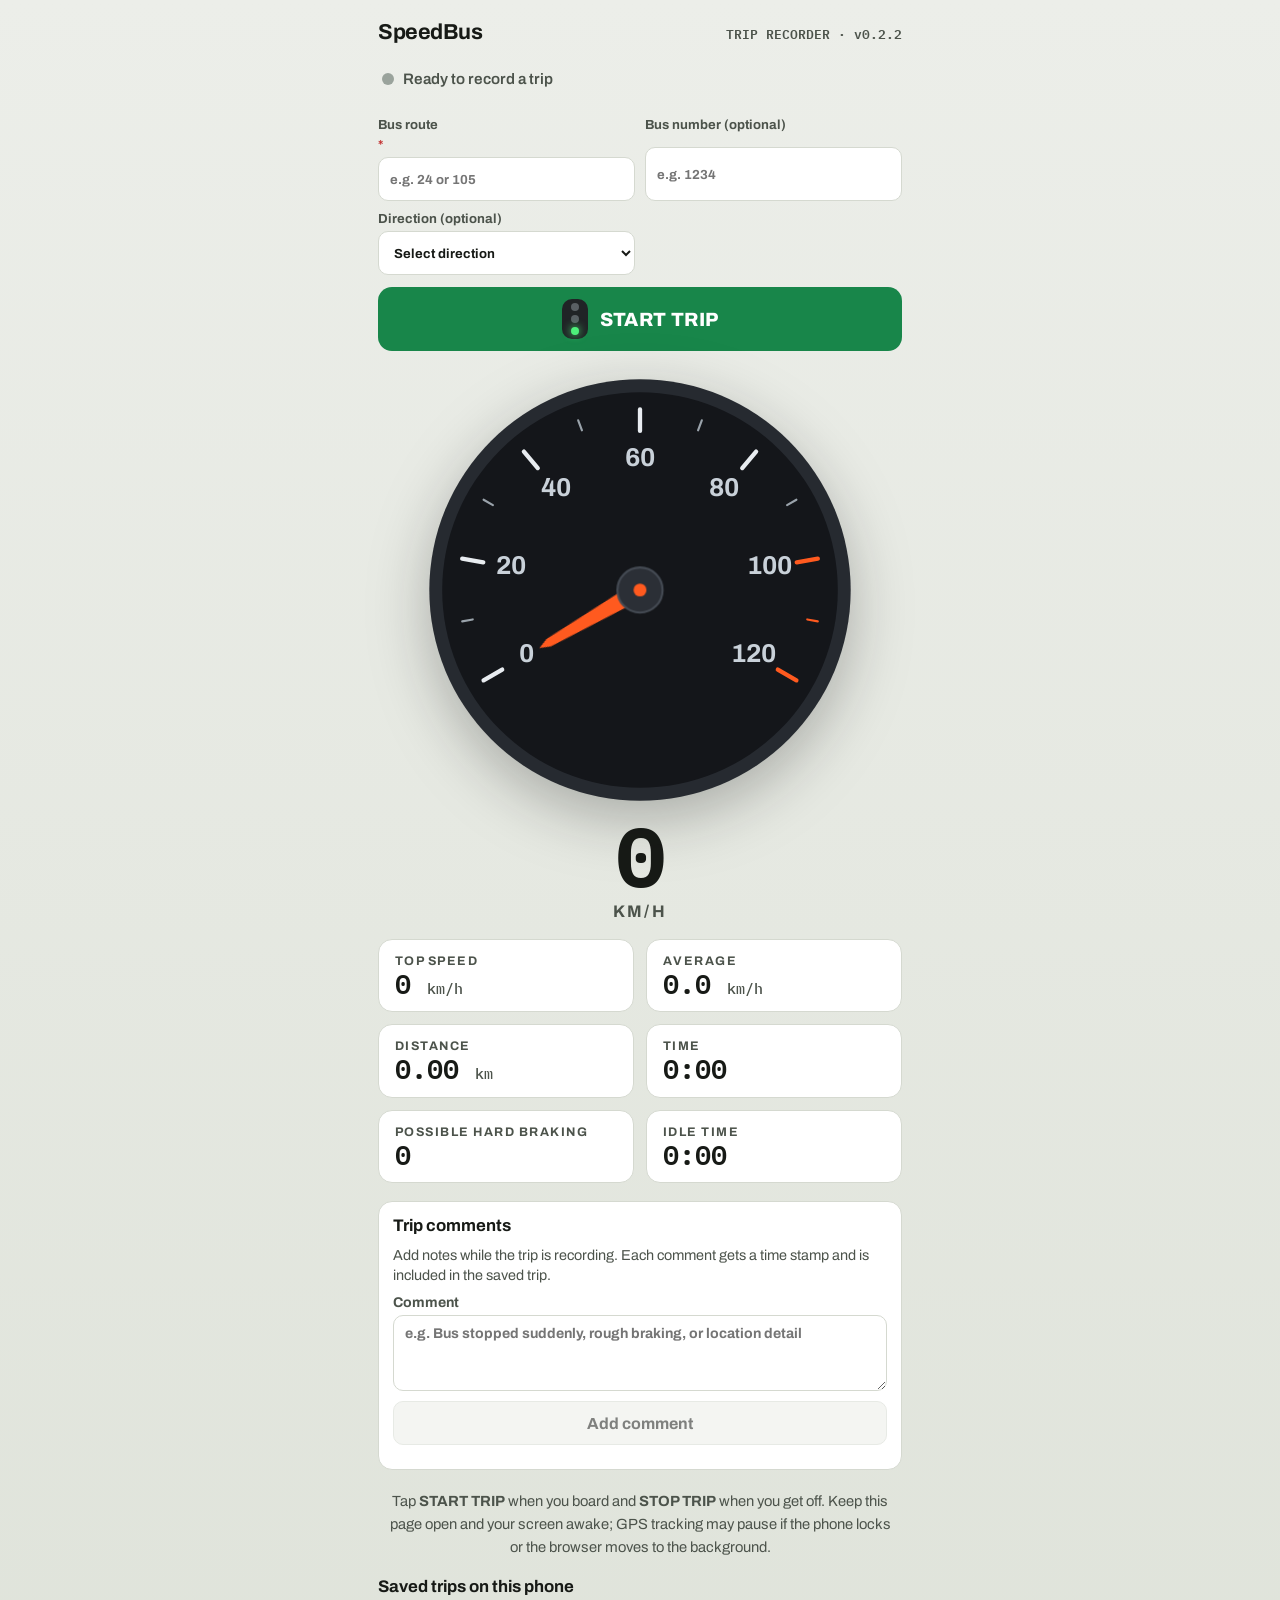
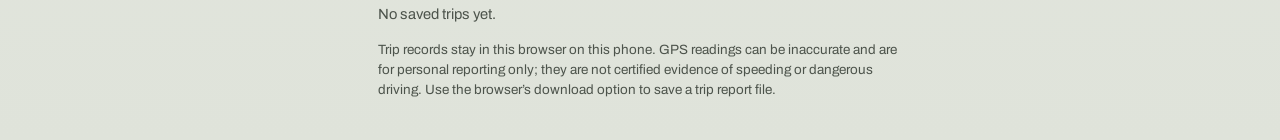
==== speedometer.html @ 2bec6807 "Require route and add trip controls and comments" ====
<!doctype html>
<html lang="en">
  <head>
    <meta charset="utf-8" />
    <meta name="viewport" content="width=device-width, initial-scale=1, viewport-fit=cover" />
    <meta name="color-scheme" content="light dark" />
    <link rel="icon" href="data:," />
    <meta name="description" content="SpeedBus passenger-operated STM bus trip recorder">
    <title>SpeedBus v0.2.1 — Trip Recorder</title>
    <link rel="preconnect" href="https://fonts.googleapis.com" />
    <link rel="preconnect" href="https://fonts.gstatic.com" crossorigin />
    <link href="https://fonts.googleapis.com/css2?family=Archivo:wght@500;600;700;800&family=IBM+Plex+Mono:wght@500;600;700&display=swap" rel="stylesheet" />
    <style>
      button, [role="button"], select, summary, input:not([type="checkbox"], [type="radio"]) { min-height: 2.75rem; }

      :root {
        --bg: #eceee9;
        --bg-grad: #dfe3da;
        --ink: #171a16;
        --ink-soft: #4c534b;
        --card: #ffffff;
        --card-line: #d5d9d0;
        --accent: #e8490f;
        --accent-ink: #ffffff;
        --ok: #1d8a4e;
        --warn: #b97a08;
        --bad: #c22e2e;
        --dial-face: #14161a;
        --dial-ring: #262a30;
        --dial-tick: #9aa3ab;
        --dial-tick-major: #e8ecf0;
        --dial-num: #c9d1d9;
        --needle: #ff5a1f;
        --hub: #2b2f36;
        --digital: #ffffff;
        --digital-soft: #8f979f;
      }
      @media (prefers-color-scheme: dark) {
        :root {
          --bg: #101210;
          --bg-grad: #0a0c0a;
          --ink: #eef1ec;
          --ink-soft: #a7aea4;
          --card: #1a1d1a;
          --card-line: #2e332e;
          --dial-face: #0c0e11;
          --dial-ring: #23262c;
        }
      }

      * { box-sizing: border-box; }
      html, body { margin: 0; padding: 0; overscroll-behavior-y: none; }
      body {
        font-family: "Archivo", system-ui, -apple-system, "Segoe UI", sans-serif;
        background: linear-gradient(180deg, var(--bg) 0%, var(--bg-grad) 100%);
        color: var(--ink);
        min-height: 100vh;
        -webkit-font-smoothing: antialiased;
      }
      main {
        max-width: 560px;
        margin: 0 auto;
        padding: 20px 18px 40px;
        display: flex;
        flex-direction: column;
        align-items: stretch;
        gap: 18px;
      }
      .brand { display: flex; align-items: baseline; justify-content: space-between; gap: 12px; }
      .brand h1 { font-size: 1.35rem; margin: 0; letter-spacing: -0.02em; }
      .version { color: var(--ink-soft); font: 600 0.82rem "IBM Plex Mono", ui-monospace, monospace; }

      /* ---------- status ---------- */
      .status-row {
        display: flex;
        align-items: center;
        justify-content: space-between;
        gap: 12px;
        flex-wrap: wrap;
      }
      .status {
        display: inline-flex;
        align-items: center;
        gap: 9px;
        font-size: 0.95rem;
        font-weight: 600;
        color: var(--ink-soft);
        padding: 8px 4px;
      }
      .dot {
        width: 12px; height: 12px; border-radius: 50%;
        background: #9aa39c;
        flex: none;
      }
      .dot.live { background: var(--ok); animation: pulse 1.6s ease-in-out infinite; }
      .dot.wait { background: var(--warn); animation: pulse 1s ease-in-out infinite; }
      .dot.err  { background: var(--bad); }
      @keyframes pulse { 0%,100% { opacity: 1; } 50% { opacity: 0.35; } }
      @media (prefers-reduced-motion: reduce) { .dot { animation: none !important; } }
      .accuracy {
        font-family: "IBM Plex Mono", ui-monospace, monospace;
        font-size: 0.85rem;
        color: var(--ink-soft);
      }

      /* ---------- dial ---------- */
      .dial-wrap {
        display: flex;
        justify-content: center;
        padding: 6px 0 0;
      }
      .dial {
        width: min(88vw, 430px);
        height: auto;
        display: block;
        filter: drop-shadow(0 18px 30px rgba(10, 12, 10, 0.28));
      }
      .tick-label {
        font-family: "Archivo", sans-serif;
        font-weight: 700;
        fill: var(--dial-num);
      }
      .needle-group { will-change: transform; }

      .digital {
        text-align: center;
        margin-top: -8px;
      }
      .digital .big {
        font-family: "IBM Plex Mono", ui-monospace, monospace;
        font-weight: 700;
        font-size: clamp(3.4rem, 17vw, 5.2rem);
        line-height: 1;
        letter-spacing: -0.02em;
        font-variant-numeric: tabular-nums;
      }
      .digital .unit {
        font-size: 1.05rem;
        font-weight: 700;
        letter-spacing: 0.14em;
        text-transform: uppercase;
        color: var(--ink-soft);
        margin-top: 4px;
      }

      /* ---------- controls ---------- */
      .controls {
        display: flex;
        flex-direction: column;
        gap: 12px;
        margin-top: 4px;
      }
      .btn-main {
        appearance: none;
        display: flex;
        align-items: center;
        justify-content: center;
        gap: 12px;
        border: none;
        border-radius: 14px;
        color: #ffffff;
        font-family: inherit;
        font-size: 1.2rem;
        font-weight: 800;
        letter-spacing: 0.02em;
        padding: 12px 20px;
        min-height: 64px;
        cursor: pointer;
        width: 100%;
      }
      .btn-main:active { transform: scale(0.99); }
      .btn-main.start { background: #18864a; }
      .btn-main.stop { background: #c52f32; }
      .traffic-light {
        display: grid;
        gap: 4px;
        justify-items: center;
        align-content: center;
        width: 26px;
        height: 40px;
        padding: 4px;
        border-radius: 10px;
        background: #202426;
        flex: none;
      }
      .traffic-light .lens { width: 8px; height: 8px; border-radius: 50%; background: #596064; }
      .btn-main.start .green-lens { background: #4df17a; box-shadow: 0 0 8px #4df17a; }
      .btn-main.stop .red-lens { background: #ff4b4b; box-shadow: 0 0 8px #ff4b4b; }
      .required-mark { color: var(--bad); }
      .comment-panel {
        display: grid;
        gap: 10px;
        background: var(--card);
        border: 1.5px solid var(--card-line);
        border-radius: 14px;
        padding: 14px;
      }
      .comment-panel h2 { font-size: 1.05rem; margin: 0; }
      .comment-panel p { margin: 0; color: var(--ink-soft); font-size: 0.9rem; line-height: 1.4; }
      .comment-panel label { display: grid; gap: 5px; font-size: 0.88rem; font-weight: 700; color: var(--ink-soft); }
      .comment-panel textarea {
        width: 100%;
        min-height: 76px;
        resize: vertical;
        border: 1.5px solid var(--card-line);
        border-radius: 10px;
        padding: 10px 11px;
        background: var(--card);
        color: var(--ink);
        font: inherit;
      }
      .comment-panel button {
        appearance: none;
        border: 1.5px solid var(--card-line);
        border-radius: 10px;
        background: var(--bg);
        color: var(--ink);
        font: inherit;
        font-weight: 700;
        min-height: 44px;
        cursor: pointer;
      }
      .comment-panel button:disabled { opacity: 0.55; cursor: not-allowed; }
      .comment-list { display: grid; gap: 7px; margin: 0; padding-left: 22px; }
      .comment-list li { color: var(--ink); font-size: 0.9rem; line-height: 1.4; }
      .comment-list time { color: var(--ink-soft); font-family: "IBM Plex Mono", ui-monospace, monospace; font-size: 0.82rem; }
      .row-btns {
        display: flex;
        gap: 12px;
        align-items: stretch;
      }
      .seg {
        display: flex;
        flex: 1;
        background: var(--card);
        border: 1.5px solid var(--card-line);
        border-radius: 12px;
        overflow: hidden;
      }
      .seg button {
        flex: 1;
        appearance: none;
        border: none;
        background: transparent;
        color: var(--ink-soft);
        font-family: inherit;
        font-size: 1rem;
        font-weight: 700;
        padding: 10px 8px;
        min-height: 48px;
        cursor: pointer;
      }
      .seg button[aria-pressed="true"] {
        background: var(--ink);
        color: var(--bg);
      }
      .btn-reset {
        appearance: none;
        background: var(--card);
        border: 1.5px solid var(--card-line);
        border-radius: 12px;
        color: var(--ink);
        font-family: inherit;
        font-size: 1rem;
        font-weight: 700;
        padding: 10px 18px;
        min-height: 48px;
        cursor: pointer;
      }

      /* ---------- stats ---------- */
      .stats {
        display: grid;
        grid-template-columns: 1fr 1fr;
        gap: 12px;
      }
      .stat {
        background: var(--card);
        border: 1.5px solid var(--card-line);
        border-radius: 14px;
        padding: 14px 16px 12px;
      }
      .stat .label {
        font-size: 0.78rem;
        font-weight: 700;
        letter-spacing: 0.12em;
        text-transform: uppercase;
        color: var(--ink-soft);
      }
      .stat .value {
        font-family: "IBM Plex Mono", ui-monospace, monospace;
        font-weight: 600;
        font-size: 1.7rem;
        line-height: 1.15;
        font-variant-numeric: tabular-nums;
      }
      .stat .value small {
        font-size: 0.95rem;
        color: var(--ink-soft);
        font-weight: 500;
      }

      /* ---------- message / help ---------- */
      .msg {
        display: none;
        border-radius: 14px;
        padding: 16px 18px;
        font-size: 1rem;
        line-height: 1.5;
        background: #fdf3e3;
        border: 1.5px solid #e8cf9e;
        color: #5c4303;
      }
      @media (prefers-color-scheme: dark) {
        .msg { background: #2c2410; border-color: #5c4d1e; color: #f0dc9f; }
      }
      .msg.show { display: block; }
      .msg strong { display: block; margin-bottom: 4px; font-size: 1.05rem; }

      .note {
        font-size: 0.92rem;
        line-height: 1.55;
        color: var(--ink-soft);
        text-align: center;
        margin: 2px 6px 0;
      }

      .history { display: grid; gap: 10px; }
      .history h2 { font-size: 1.05rem; margin: 0; }
      .map-panel { display: grid; gap: 10px; background: var(--card); border: 1.5px solid var(--card-line); border-radius: 14px; padding: 14px; }
      .map-panel[hidden] { display: none; }
      .map-panel h2 { font-size: 1.05rem; margin: 0; }
      #tripMap { width: 100%; height: 360px; min-height: 300px; border-radius: 10px; background: var(--bg-grad); }
      .map-legend { margin: 0; color: var(--ink-soft); font-size: 0.9rem; line-height: 1.5; }
      .map-status { margin: 0; color: var(--ink-soft); font-size: 0.88rem; line-height: 1.45; }
      .trip-card {
        background: var(--card); border: 1.5px solid var(--card-line);
        border-radius: 14px; padding: 14px 16px; display: grid; gap: 8px;
      }
      .trip-card strong { font-size: 0.98rem; }
      .trip-detail { color: var(--ink-soft); font-size: 0.9rem; line-height: 1.45; }
      .trip-actions { display: flex; align-items: center; gap: 12px; flex-wrap: wrap; }
      .trip-actions button {
        appearance: none; border: 1.5px solid var(--card-line); background: var(--bg);
        color: var(--ink); border-radius: 10px; padding: 8px 12px; font: inherit;
        font-weight: 700; min-height: 44px; cursor: pointer;
      }
      .trip-info { display: grid; grid-template-columns: 1fr 1fr; gap: 10px; }
      .trip-info label { display: grid; gap: 5px; font-size: 0.82rem; font-weight: 700; color: var(--ink-soft); }
      .trip-info input, .trip-info select { width: 100%; border: 1.5px solid var(--card-line); border-radius: 10px; padding: 10px 11px; background: var(--card); color: var(--ink); font: inherit; }
      @media (max-width: 360px) { .trip-info { grid-template-columns: 1fr; } }
      .empty-history { color: var(--ink-soft); margin: 0; font-size: 0.92rem; }
      .disclaimer { font-size: 0.84rem; line-height: 1.5; color: var(--ink-soft); margin: 0; }
      .btn-main:focus-visible, .trip-actions button:focus-visible { outline: 3px solid #287ac5; outline-offset: 3px; }
    </style>
  </head>
  <body>
    <main>
      <header class="brand"><h1>SpeedBus</h1><span class="version">TRIP RECORDER · v0.2.2</span></header>
      <div class="status-row">
        <span class="status" role="status" aria-live="polite"><span class="dot" id="dot"></span><span id="statusText">Ready to record a trip</span></span>
        <span class="accuracy" id="accuracy"></span>
      </div>

      <div class="controls">
        <div class="trip-info">
          <label for="busRoute">Bus route <span class="required-mark" aria-hidden="true">*</span>
            <input id="busRoute" type="text" autocomplete="off" maxlength="40" placeholder="e.g. 24 or 105" required aria-required="true" />
          </label>
          <label for="busNumber">Bus number (optional)
            <input id="busNumber" type="text" autocomplete="off" maxlength="40" placeholder="e.g. 1234" />
          </label>
          <label for="direction">Direction (optional)
            <select id="direction">
              <option value="">Select direction</option>
              <option value="N">N</option>
              <option value="E">E</option>
              <option value="W">W</option>
              <option value="S">S</option>
            </select>
          </label>
        </div>
        <button class="btn-main start" id="toggleBtn" type="button" aria-label="Start trip">
          <span class="traffic-light" aria-hidden="true"><span class="lens red-lens"></span><span class="lens yellow-lens"></span><span class="lens green-lens"></span></span>
          <span id="toggleBtnLabel">START TRIP</span>
        </button>
      </div>

      <div class="dial-wrap">
        <svg class="dial" id="dial" viewBox="0 0 400 400" role="img" aria-label="Speedometer dial">
          <circle cx="200" cy="200" r="196" fill="var(--dial-ring)" />
          <circle cx="200" cy="200" r="184" fill="var(--dial-face)" />
          <g id="ticks"></g>
          <g id="needleGroup" class="needle-group">
            <polygon points="200,200 191,214 196,102 200,92 204,102 209,214" fill="var(--needle)" />
          </g>
          <circle cx="200" cy="200" r="21" fill="var(--hub)" stroke="#454b54" stroke-width="2" />
          <circle cx="200" cy="200" r="6" fill="var(--needle)" />
        </svg>
      </div>

      <div class="digital" aria-live="off">
        <div class="big" id="bigSpeed">0</div>
        <div class="unit" id="bigUnit">km/h</div>
      </div>

      <div class="msg" id="msg" role="alert"></div>

      <section class="stats" aria-label="Trip statistics">
        <div class="stat">
          <div class="label">Top speed</div>
          <div class="value"><span id="statMax">0</span> <small id="statMaxUnit">km/h</small></div>
        </div>
        <div class="stat">
          <div class="label">Average</div>
          <div class="value"><span id="statAvg">0</span> <small id="statAvgUnit">km/h</small></div>
        </div>
        <div class="stat">
          <div class="label">Distance</div>
          <div class="value"><span id="statDist">0.00</span> <small id="statDistUnit">km</small></div>
        </div>
        <div class="stat">
          <div class="label">Time</div>
          <div class="value"><span id="statTime">0:00</span></div>
        </div>
        <div class="stat">
          <div class="label">Possible hard braking</div>
          <div class="value"><span id="statBrakes">0</span></div>
        </div>
        <div class="stat">
          <div class="label">Idle time</div>
          <div class="value"><span id="statIdle">0:00</span></div>
        </div>
      </section>

      <section class="comment-panel" aria-labelledby="commentTitle">
        <h2 id="commentTitle">Trip comments</h2>
        <p>Add notes while the trip is recording. Each comment gets a time stamp and is included in the saved trip.</p>
        <label for="tripComment">Comment
          <textarea id="tripComment" maxlength="500" placeholder="e.g. Bus stopped suddenly, rough braking, or location detail" disabled></textarea>
        </label>
        <button id="addCommentBtn" type="button" disabled>Add comment</button>
        <ol class="comment-list" id="commentList" aria-live="polite"></ol>
      </section>

      <section class="map-panel" id="mapPanel" aria-labelledby="mapTitle" hidden>
        <h2 id="mapTitle">Trip map</h2>
        <p class="map-legend">Blue: recorded route. Red: GPS speed at least 5 km/h above the matched permanent speed limit. School-period limits may differ.</p>
        <div id="tripMap" role="application" aria-label="Map of the selected bus trip"></div>
        <p class="map-status" id="mapStatus" role="status" aria-live="polite"></p>
      </section>

      <p class="note">Tap <strong>START TRIP</strong> when you board and <strong>STOP TRIP</strong> when you get off. Keep this page open and your screen awake; GPS tracking may pause if the phone locks or the browser moves to the background.</p>
      <section class="history" aria-labelledby="historyTitle">
        <h2 id="historyTitle">Saved trips on this phone</h2>
        <div id="tripHistory"><p class="empty-history">No saved trips yet.</p></div>
      </section>
      <p class="disclaimer">Trip records stay in this browser on this phone. GPS readings can be inaccurate and are for personal reporting only; they are not certified evidence of speeding or dangerous driving. Use the browser’s download option to save a trip report file.</p>
    </main>

    <script>
      (function () {
        "use strict";

        // ---------- constants ----------
        var SWEEP_START = -120;          // degrees at 0 speed
        var SWEEP_END = 120;             // degrees at max speed
        var MAX = 120;                   // dial full-scale, km/h
        var MS_TO_KMH = 3.6;
        var STORAGE_KEY = "speedbus.tripRecords.v1";
        var ACTIVE_KEY = "speedbus.activeTrip.v1";
        var MAX_ACCURACY_M = 35;
        var MAX_SPEED_KMH = 130;

        // ---------- state ----------
        var tracking = false;
        var watchId = null;
        var wakeLock = null;

        var displayKmh = 0;   // smoothed speed shown by needle/readout
        var targetKmh = 0;    // latest measured speed
        var lastFix = null;   // last quality-checked position
        var recent = [];      // recent raw km/h samples for median smoothing

        var maxKmh = 0;
        var distM = 0;
        var brakeCount = 0;
        var lastBrakeAt = 0;
        var trip = null;
        var displayedTrip = null;
        var savedTrips = [];
        var timerId = null;
        var tripMapInstance = null;
        var tripMapTileLayer = null;
        var tripMapLayers = [];
        var speedLimitGrid = null;
        var speedLimitGridPromise = null;
        var SPEED_LIMIT_DATA_URL = "https://donnees.montreal.ca/fr/dataset/1ef0211f-8101-410c-9266-b1f2db360669/resource/579f1179-c7db-4453-adbb-0729db8d4764/download/limites_de_vitesses_20260226.zip";
        var MAP_TILE_URL = "https://tile.openstreetmap.org/{z}/{x}/{y}.png";

        // ---------- elements ----------
        var dot = document.getElementById("dot");
        var statusText = document.getElementById("statusText");
        var accuracyEl = document.getElementById("accuracy");
        var bigSpeed = document.getElementById("bigSpeed");
        var bigUnit = document.getElementById("bigUnit");
        var needleGroup = document.getElementById("needleGroup");
        var ticksG = document.getElementById("ticks");
        var toggleBtn = document.getElementById("toggleBtn");
        var toggleBtnLabel = document.getElementById("toggleBtnLabel");
        var tripCommentInput = document.getElementById("tripComment");
        var addCommentBtn = document.getElementById("addCommentBtn");
        var commentList = document.getElementById("commentList");
        var msg = document.getElementById("msg");
        var statMax = document.getElementById("statMax");
        var statAvg = document.getElementById("statAvg");
        var statDist = document.getElementById("statDist");
        var statTime = document.getElementById("statTime");
        var statBrakes = document.getElementById("statBrakes");
        var statIdle = document.getElementById("statIdle");
        var tripHistory = document.getElementById("tripHistory");
        var mapPanel = document.getElementById("mapPanel");
        var tripMapEl = document.getElementById("tripMap");
        var mapStatus = document.getElementById("mapStatus");
        var busRouteInput = document.getElementById("busRoute");
        var busNumberInput = document.getElementById("busNumber");
        var directionInput = document.getElementById("direction");

        // ---------- dial drawing ----------
        function polar(cx, cy, r, deg) {
          var rad = (deg - 90) * Math.PI / 180;
          return [cx + r * Math.cos(rad), cy + r * Math.sin(rad)];
        }
        function angleFor(valueInUnit) {
          var frac = valueInUnit / MAX;
          if (frac < 0) frac = 0;
          if (frac > 1) frac = 1;
          return SWEEP_START + frac * (SWEEP_END - SWEEP_START);
        }
        function drawTicks() {
          var step = 10;
          var majorEvery = 20;
          var max = MAX;
          var html = "";
          for (var v = 0; v <= max; v += step) {
            var a = SWEEP_START + (v / max) * (SWEEP_END - SWEEP_START);
            var major = (v % majorEvery === 0);
            var r1 = major ? 148 : 158;
            var p1 = polar(200, 200, r1, a);
            var p2 = polar(200, 200, 168, a);
            var hot = v >= 100;
            html += '<line x1="' + p1[0].toFixed(1) + '" y1="' + p1[1].toFixed(1) +
                    '" x2="' + p2[0].toFixed(1) + '" y2="' + p2[1].toFixed(1) +
                    '" stroke="' + (hot ? "#ff5a1f" : (major ? "var(--dial-tick-major)" : "var(--dial-tick)")) +
                    '" stroke-width="' + (major ? 4 : 2) + '" stroke-linecap="round" />';
            if (major) {
              var pl = polar(200, 200, 122, a);
              html += '<text class="tick-label" x="' + pl[0].toFixed(1) + '" y="' + pl[1].toFixed(1) +
                      '" font-size="24" text-anchor="middle" dominant-baseline="middle">' + v + "</text>";
            }
          }
          ticksG.innerHTML = html;
        }

        // ---------- conversion / formatting ----------
        function unitLabel() { return "km/h"; }
        function fmtTime(ms) {
          var s = Math.max(0, Math.floor(ms / 1000));
          var h = Math.floor(s / 3600), m = Math.floor((s % 3600) / 60), sec = s % 60;
          var mm = (h > 0 && m < 10) ? "0" + m : "" + m;
          var ss = sec < 10 ? "0" + sec : "" + sec;
          return h > 0 ? h + ":" + mm + ":" + ss : m + ":" + ss;
        }

        function renderStats() {
          statMax.textContent = Math.round(maxKmh);
          var currentTrip = trip || displayedTrip;
          var now = Date.now();
          var elapsed = currentTrip ? (trip ? Math.max(0, now - trip.startedAt) : (currentTrip.elapsedMs || 0)) : 0;
          var idle = currentTrip ? Number(currentTrip.idleTimeMs || 0) : 0;
          if (trip && trip.isIdle && trip.lastSpeedSampleAt) idle += Math.max(0, Math.min(now - trip.lastSpeedSampleAt, 30000));
          var movingElapsed = Math.max(0, elapsed - idle);
          var avg = movingElapsed > 0 ? (distM / 1000) / (movingElapsed / 3600000) : 0;
          statAvg.textContent = avg.toFixed(1);
          statDist.textContent = (distM / 1000).toFixed(2);
          statTime.textContent = fmtTime(elapsed);
          statBrakes.textContent = brakeCount;
          statIdle.textContent = fmtTime(idle);
        }

        // ---------- needle animation ----------
        function animate() {
          var diff = targetKmh - displayKmh;
          displayKmh += diff * 0.12;
          if (Math.abs(diff) < 0.05) displayKmh = targetKmh;
          var shown = displayKmh;
          needleGroup.setAttribute("transform", "rotate(" + angleFor(shown).toFixed(2) + " 200 200)");
          bigSpeed.textContent = Math.round(shown);
          requestAnimationFrame(animate);
        }

        // ---------- geo helpers ----------
        function haversineM(lat1, lon1, lat2, lon2) {
          var R = 6371000, toRad = Math.PI / 180;
          var dLat = (lat2 - lat1) * toRad, dLon = (lon2 - lon1) * toRad;
          var a = Math.sin(dLat / 2) * Math.sin(dLat / 2) +
                  Math.cos(lat1 * toRad) * Math.cos(lat2 * toRad) *
                  Math.sin(dLon / 2) * Math.sin(dLon / 2);
          return 2 * R * Math.asin(Math.sqrt(a));
        }
        function median(arr) {
          var s = arr.slice().sort(function (a, b) { return a - b; });
          return s[Math.floor(s.length / 2)];
        }

        function setStatus(mode, text) {
          dot.className = "dot" + (mode ? " " + mode : "");
          statusText.textContent = text;
        }
        function showMsg(title, body) {
          msg.innerHTML = "<strong></strong><span></span>";
          msg.querySelector("strong").textContent = title;
          msg.querySelector("span").textContent = body;
          msg.classList.add("show");
        }
        function hideMsg() { msg.classList.remove("show"); }

        function storageRead(key, fallback) {
          try { var value = localStorage.getItem(key); return value ? JSON.parse(value) : fallback; }
          catch (e) { return fallback; }
        }
        function saveActive() {
          if (!trip) return;
          try { localStorage.setItem(ACTIVE_KEY, JSON.stringify(trip)); }
          catch (e) { showMsg("Phone storage is full", "This trip could not be saved locally. Download or remove older saved trips after stopping."); }
        }
        function saveTrips() {
          try {
            localStorage.setItem(STORAGE_KEY, JSON.stringify(savedTrips.slice(0, 30)));
            return true;
          } catch (e) {
            showMsg("Phone storage is full", "The trip summary could not be saved. The active recovery copy will be kept until you can download or clear space for the trip.");
            return false;
          }
        }
        function addObservation(observation) {
          if (!trip) return;
          trip.observations.push(observation);
          saveActive();
        }
        function onPosition(pos) {
          hideMsg();
          if (!tracking || !trip) return;
          var c = pos.coords;
          var t = pos.timestamp || Date.now();
          var accuracy = Number(c.accuracy);
          var lat = Number(c.latitude), lon = Number(c.longitude);
          var observation = {
            timestamp: new Date(t).toISOString(), latitude: isFinite(lat) ? lat : null,
            longitude: isFinite(lon) ? lon : null, accuracyM: isFinite(accuracy) ? accuracy : null,
            gpsSpeedMps: (typeof c.speed === "number" && isFinite(c.speed)) ? c.speed : null,
            speedKmh: null, accepted: false, rejectionReason: ""
          };
          if (!isFinite(lat) || !isFinite(lon) || !isFinite(accuracy) || accuracy <= 0) {
            observation.rejectionReason = "invalid_position_or_accuracy";
            addObservation(observation);
            setStatus("wait", "GPS fix is invalid — waiting for a better signal");
            return;
          }
          if (accuracy > MAX_ACCURACY_M) {
            observation.rejectionReason = "accuracy_over_35m";
            addObservation(observation);
            accuracyEl.textContent = "±" + Math.round(accuracy) + " m";
            setStatus("wait", "Weak GPS signal — fix accuracy is over 35 m");
            return;
          }

          var derivedKmh = null, movedM = 0, dt = 0;
          if (lastFix) {
            dt = (t - lastFix.t) / 1000;
            movedM = haversineM(lastFix.lat, lastFix.lon, lat, lon);
            if (dt >= 1 && dt <= 30 && movedM <= dt * 36 && movedM > Math.max(5, (accuracy + lastFix.accuracy) * 0.5)) {
              derivedKmh = (movedM / dt) * MS_TO_KMH;
            }
            // Ignore long gaps for distance; the GPS may have been suspended.
            if (dt > 0 && dt <= 30 && movedM > Math.max(3, (accuracy + lastFix.accuracy) * 0.2) && movedM <= dt * 36) {
              distM += movedM;
            }
          }
          var gpsKmh = observation.gpsSpeedMps === null || observation.gpsSpeedMps < 0 ? null : observation.gpsSpeedMps * MS_TO_KMH;
          if (gpsKmh === 0 && derivedKmh !== null && derivedKmh > 2) gpsKmh = null;
          var kmh = gpsKmh !== null && gpsKmh <= MAX_SPEED_KMH ? gpsKmh : derivedKmh;
          if (gpsKmh !== null && gpsKmh > MAX_SPEED_KMH) observation.rejectionReason = "gps_speed_over_130kmh";
          if (kmh === null) {
            kmh = recent.length ? recent[recent.length - 1] : 0;
            observation.rejectionReason = observation.rejectionReason || "no_usable_speed_sample";
          }
          if (lastFix && dt > 0 && dt <= 3 && Math.abs(kmh - lastFix.speedKmh) > 50 && kmh > 8) {
            observation.rejectionReason = "implausible_speed_jump";
            kmh = lastFix.speedKmh;
          }
          lastFix = { lat: lat, lon: lon, t: t, accuracy: accuracy, speedKmh: kmh };
          recent.push(kmh);
          if (recent.length > 5) recent.shift();
          var smooth = median(recent);
          if (smooth < 1.2) smooth = 0;
          targetKmh = smooth;
          var isIdleNow = smooth === 0;
          if (trip.lastSpeedSampleAt) {
            var sampleInterval = t - trip.lastSpeedSampleAt;
            if (trip.isIdle && sampleInterval > 0 && sampleInterval <= 30000) {
              trip.idleTimeMs = (trip.idleTimeMs || 0) + sampleInterval;
            }
          } else if (isIdleNow) {
            var initialIdle = t - trip.startedAt;
            if (initialIdle > 0 && initialIdle <= 30000) trip.idleTimeMs = initialIdle;
          }
          trip.lastSpeedSampleAt = t;
          trip.isIdle = isIdleNow;
          observation.speedKmh = Number(kmh.toFixed(2));
          observation.accepted = observation.rejectionReason === "" || observation.rejectionReason === "no_usable_speed_sample";
          if (!observation.rejectionReason) observation.rejectionReason = null;

          var previous = trip.lastAcceptedSpeed;
          if (previous && previous.speedKmh >= 25 && previous.speedKmh - smooth >= 15 && (t - previous.timestampMs) <= 3000 && (t - lastBrakeAt) >= 8000) {
            brakeCount++;
            lastBrakeAt = t;
            trip.brakingEvents.push({ timestamp: new Date(t).toISOString(), fromKmh: Number(previous.speedKmh.toFixed(1)), toKmh: Number(smooth.toFixed(1)), possible: true });
          }
          if (observation.accepted) trip.lastAcceptedSpeed = { speedKmh: smooth, timestampMs: t };
          if (observation.accepted && smooth > maxKmh) maxKmh = smooth;
          trip.distanceM = distM;
          trip.maxSpeedKmh = maxKmh;
          trip.possibleHardBrakingEvents = brakeCount;
          addObservation(observation);

          setStatus("live", "GPS tracking — trip recording");
          accuracyEl.textContent = "±" + Math.round(accuracy) + " m";
          renderStats();
          renderHistory();
        }

        function onError(err) {
          if (err.code === 1) {
            setStatus("err", "Location access blocked");
            showMsg("Allow location access", "SpeedBus needs your phone’s location while recording. Enable location access for this page in your browser, then start the trip again.");
            finishTrip(true, "Location permission was denied", true);
          } else if (err.code === 3) {
            setStatus("wait", "GPS unavailable — waiting for a location fix");
          } else {
            setStatus("wait", "GPS signal lost — waiting to reconnect");
          }
        }

        // ---------- wake lock ----------
        function grabWakeLock() {
          if ("wakeLock" in navigator) {
            navigator.wakeLock.request("screen").then(function (lock) {
              wakeLock = lock;
            }).catch(function () { /* not critical */ });
          }
        }
        document.addEventListener("visibilitychange", function () {
          if (!tracking) return;
          if (document.visibilityState === "hidden") {
            trip.lastVisibleAt = Date.now();
            setStatus("wait", "Page hidden — GPS may pause while the phone is locked");
            saveActive();
          } else {
            if (trip.lastVisibleAt && Date.now() - trip.lastVisibleAt > 15000) {
              lastFix = null; recent = []; targetKmh = 0;
              setStatus("wait", "Tracking resumed — GPS signal may have been interrupted");
            }
            trip.lastVisibleAt = null;
            grabWakeLock();
          }
        });

        // ---------- start / stop ----------
        function startTracking() {
          var route = busRouteInput.value.trim();
          if (!route) {
            showMsg("Bus route required", "Enter the bus route before starting a trip.");
            busRouteInput.focus();
            return;
          }
          if (!("geolocation" in navigator)) {
            setStatus("err", "GPS not available");
            showMsg("No GPS on this device",
              "This browser doesn't provide location, so speed can't be measured here. Try opening this page on your phone.");
            return;
          }
          hideMsg();
          if (!trip) {
            maxKmh = 0; distM = 0; brakeCount = 0; lastBrakeAt = 0; recent = []; displayedTrip = null;
            trip = { id: "trip-" + Date.now(), startedAt: Date.now(), stoppedAt: null, busRoute: route, busNumber: busNumberInput.value.trim() || null, direction: directionInput.value || null, distanceM: 0, maxSpeedKmh: 0, idleTimeMs: 0, isIdle: false, lastSpeedSampleAt: null, possibleHardBrakingEvents: 0, brakingEvents: [], observations: [], comments: [], complete: false, interrupted: false };
          }
          setStatus("wait", "Waiting for a GPS signal…");
          tracking = true;
          toggleBtnLabel.textContent = "STOP TRIP";
          toggleBtn.classList.remove("start");
          toggleBtn.classList.add("stop");
          toggleBtn.setAttribute("aria-label", "Stop trip");
          busRouteInput.disabled = true;
          busNumberInput.disabled = true;
          directionInput.disabled = true;
          tripCommentInput.disabled = false;
          addCommentBtn.disabled = false;
          renderComments();
          timerId = setInterval(function () { renderStats(); saveActive(); }, 5000);
          saveActive();
          watchId = navigator.geolocation.watchPosition(onPosition, onError, {
            enableHighAccuracy: true,
            maximumAge: 1000,
            timeout: 15000
          });
          grabWakeLock();
        }
        function finishTrip(interrupted, reason, showStatus) {
          if (!trip) return;
          tracking = false;
          if (watchId !== null) { navigator.geolocation.clearWatch(watchId); watchId = null; }
          if (timerId) { clearInterval(timerId); timerId = null; }
          if (wakeLock) { try { wakeLock.release(); } catch (e) {} wakeLock = null; }
          targetKmh = 0;
          lastFix = null;
          trip.stoppedAt = interrupted ? (trip.observations.length ? Date.parse(trip.observations[trip.observations.length - 1].timestamp) : Date.now()) : Date.now();
          if (trip.isIdle && trip.lastSpeedSampleAt) {
            var finalIdleInterval = trip.stoppedAt - trip.lastSpeedSampleAt;
            if (finalIdleInterval > 0 && finalIdleInterval <= 30000) trip.idleTimeMs = (trip.idleTimeMs || 0) + finalIdleInterval;
          }
          trip.isIdle = false;
          trip.elapsedMs = Math.max(0, trip.stoppedAt - trip.startedAt);
          trip.idleTimeMs = Number(trip.idleTimeMs || 0);
          trip.distanceM = distM;
          trip.maxSpeedKmh = maxKmh;
          var movingElapsedMs = Math.max(0, trip.elapsedMs - trip.idleTimeMs);
          trip.averageSpeedKmh = movingElapsedMs > 0 ? (distM / 1000) / (movingElapsedMs / 3600000) : 0;
          trip.possibleHardBrakingEvents = brakeCount;
          trip.complete = !interrupted;
          trip.interrupted = !!interrupted;
          trip.interruptionReason = reason || null;
          delete trip.lastAcceptedSpeed;
          delete trip.lastVisibleAt;
          displayedTrip = trip;
          savedTrips.unshift(trip);
          savedTrips = savedTrips.slice(0, 30);
          var tripSaved = saveTrips();
          if (tripSaved) {
            try { localStorage.removeItem(ACTIVE_KEY); } catch (e) {}
          }
          trip = null;
          toggleBtnLabel.textContent = "START TRIP";
          toggleBtn.classList.remove("stop");
          toggleBtn.classList.add("start");
          toggleBtn.setAttribute("aria-label", "Start trip");
          busRouteInput.disabled = false;
          busNumberInput.disabled = false;
          directionInput.disabled = false;
          tripCommentInput.disabled = true;
          addCommentBtn.disabled = true;
          renderComments();
          accuracyEl.textContent = "";
          renderStats(); renderHistory();
          setStatus(interrupted || !tripSaved ? "wait" : "", !tripSaved ? "Trip kept for recovery — phone storage is full" : (showStatus || (interrupted ? "Trip saved — GPS tracking was interrupted" : "Trip saved on this phone")));
        }

        function renderComments() {
          var current = trip || displayedTrip;
          var comments = current && Array.isArray(current.comments) ? current.comments : [];
          commentList.innerHTML = "";
          comments.forEach(function (comment) {
            var item = document.createElement("li");
            var time = document.createElement("time");
            time.dateTime = comment.timestamp || "";
            time.textContent = fmtTime(comment.elapsedMs || 0) + " — ";
            item.appendChild(time);
            item.appendChild(document.createTextNode(comment.text || ""));
            commentList.appendChild(item);
          });
        }

        function addTripComment() {
          if (!tracking || !trip) return;
          var text = tripCommentInput.value.trim();
          if (!text) { tripCommentInput.focus(); return; }
          if (!Array.isArray(trip.comments)) trip.comments = [];
          var comment = { timestamp: new Date().toISOString(), elapsedMs: Math.max(0, Date.now() - trip.startedAt), text: text };
          if (lastFix) { comment.latitude = lastFix.lat; comment.longitude = lastFix.lon; }
          trip.comments.push(comment);
          tripCommentInput.value = "";
          saveActive();
          renderComments();
          tripCommentInput.focus();
        }

        addCommentBtn.addEventListener("click", addTripComment);
        tripCommentInput.addEventListener("keydown", function (event) {
          if (event.key === "Enter" && (event.ctrlKey || event.metaKey)) addTripComment();
        });

        toggleBtn.addEventListener("click", function () {
          if (tracking) finishTrip(false, null, "Trip saved on this phone"); else startTracking();
        });

        function renderHistory() {
          if (!savedTrips.length) { tripHistory.innerHTML = '<p class="empty-history">No saved trips yet.</p>'; return; }
          tripHistory.innerHTML = "";
          savedTrips.forEach(function (saved, index) {
            var card = document.createElement("article");
            card.className = "trip-card";
            var title = document.createElement("strong");
            title.textContent = new Date(saved.startedAt).toLocaleString() + (saved.interrupted ? " · Interrupted" : "");
            var detail = document.createElement("div");
            detail.className = "trip-detail";
            detail.textContent = (saved.busRoute ? "Route " + saved.busRoute + " · " : "") + (saved.busNumber ? "Bus " + saved.busNumber + " · " : (saved.busNumberOrId ? "Bus " + saved.busNumberOrId + " · " : "")) + (saved.direction ? "Direction " + saved.direction + " · " : "") + "Duration " + fmtTime(saved.elapsedMs || 0) + " · Distance " + ((saved.distanceM || 0) / 1000).toFixed(2) + " km · Top " + Math.round(saved.maxSpeedKmh || 0) + " km/h · Average " + Number(saved.averageSpeedKmh || 0).toFixed(1) + " km/h · Idle " + fmtTime(saved.idleTimeMs || 0) + " · Possible hard braking " + (saved.possibleHardBrakingEvents || 0) + " · " + ((saved.observations || []).length) + " GPS observations";
            var actions = document.createElement("div");
            actions.className = "trip-actions";
            var viewMap = document.createElement("button");
            viewMap.type = "button"; viewMap.textContent = "View trip map";
            viewMap.addEventListener("click", function () { showTripMap(saved); });
            actions.appendChild(viewMap);
            var download = document.createElement("button");
            download.type = "button"; download.textContent = "Download trip JSON";
            download.addEventListener("click", function () { downloadTrip(saved, index); });
            actions.appendChild(download);
            card.appendChild(title); card.appendChild(detail); card.appendChild(actions);
            tripHistory.appendChild(card);
          });
        }
        function downloadTrip(saved, index) {
          var blob = new Blob([JSON.stringify(saved, null, 2)], { type: "application/json" });
          var url = URL.createObjectURL(blob);
          var link = document.createElement("a");
          link.href = url;
          link.download = "speedbus-trip-" + new Date(saved.startedAt).toISOString().replace(/[:.]/g, "-") + ".json";
          document.body.appendChild(link); link.click(); link.remove();
          setTimeout(function () { URL.revokeObjectURL(url); }, 1000);
        }

        function loadScriptOnce(id, src) {
          var existing = document.getElementById(id);
          if (existing) {
            if (existing.dataset.loaded === "true") return Promise.resolve();
            return new Promise(function (resolve, reject) {
              existing.addEventListener("load", resolve, { once: true });
              existing.addEventListener("error", reject, { once: true });
            });
          }
          return new Promise(function (resolve, reject) {
            var script = document.createElement("script");
            script.id = id; script.src = src; script.async = true;
            script.onload = function () { script.dataset.loaded = "true"; resolve(); };
            script.onerror = function () { reject(new Error("Could not load map helper")); };
            document.head.appendChild(script);
          });
        }

        function ensureLeaflet() {
          if (window.L) return Promise.resolve();
          if (!document.getElementById("leaflet-css")) {
            var css = document.createElement("link");
            css.id = "leaflet-css"; css.rel = "stylesheet";
            css.href = "https://unpkg.com/leaflet@1.9.4/dist/leaflet.css";
            document.head.appendChild(css);
          }
          return loadScriptOnce("leaflet-js", "https://unpkg.com/leaflet@1.9.4/dist/leaflet.js");
        }

        function eachLineSegment(geometry, callback) {
          if (!geometry || !geometry.coordinates) return;
          var lines = geometry.type === "LineString" ? [geometry.coordinates] :
            (geometry.type === "MultiLineString" ? geometry.coordinates : []);
          lines.forEach(function (line) {
            for (var i = 1; i < line.length; i++) callback(line[i - 1], line[i]);
          });
        }

        function buildSpeedLimitGrid(collection) {
          var grid = Object.create(null);
          var cellSize = 0.002;
          function add(segment) {
            var latPad = 0.00035;
            var lonPad = 0.00045;
            var minLat = Math.min(segment.a[1], segment.b[1]) - latPad;
            var maxLat = Math.max(segment.a[1], segment.b[1]) + latPad;
            var minLon = Math.min(segment.a[0], segment.b[0]) - lonPad;
            var maxLon = Math.max(segment.a[0], segment.b[0]) + lonPad;
            for (var y = Math.floor(minLat / cellSize); y <= Math.floor(maxLat / cellSize); y++) {
              for (var x = Math.floor(minLon / cellSize); x <= Math.floor(maxLon / cellSize); x++) {
                var key = y + ":" + x;
                if (!grid[key]) grid[key] = [];
                grid[key].push(segment);
              }
            }
          }
          (collection.features || []).forEach(function (feature) {
            var p = feature.properties || {};
            var rawLimit = p.Vitesse || p.vitesse || p.VITESSE;
            var limit = Number.parseFloat(rawLimit);
            if (!Number.isFinite(limit) || limit <= 0 || limit > 130) return;
            eachLineSegment(feature.geometry, function (a, b) {
              if (a.length >= 2 && b.length >= 2) add({ a: a, b: b, limit: limit });
            });
          });
          return grid;
        }

        function ensureSpeedLimitGrid() {
          if (speedLimitGrid) return Promise.resolve(speedLimitGrid);
          if (speedLimitGridPromise) return speedLimitGridPromise;
          speedLimitGridPromise = ensureLeaflet().then(function () {
            return loadScriptOnce("shpjs-script", "https://unpkg.com/shpjs@latest/dist/shp.min.js");
          }).then(function () {
            if (!window.shp) throw new Error("Speed-limit file reader is unavailable");
            return fetch(SPEED_LIMIT_DATA_URL);
          }).then(function (response) {
            if (!response.ok) throw new Error("Speed-limit data could not be downloaded");
            return response.arrayBuffer();
          }).then(function (archive) {
            return window.shp(archive);
          }).then(function (geojson) {
            var collection = Array.isArray(geojson) ? geojson.find(function (item) { return item && item.features; }) : geojson;
            if (!collection || !collection.features) throw new Error("The Montréal speed-limit file was not readable");
            speedLimitGrid = buildSpeedLimitGrid(collection);
            return speedLimitGrid;
          }).catch(function (error) {
            speedLimitGridPromise = null;
            throw error;
          });
          return speedLimitGridPromise;
        }

        function distanceToSegmentM(lat, lon, segment) {
          var cosLat = Math.cos(lat * Math.PI / 180);
          var scaleX = 111320 * cosLat, scaleY = 111320;
          var px = 0, py = 0;
          var ax = (segment.a[0] - lon) * scaleX, ay = (segment.a[1] - lat) * scaleY;
          var bx = (segment.b[0] - lon) * scaleX, by = (segment.b[1] - lat) * scaleY;
          var dx = bx - ax, dy = by - ay;
          var denom = dx * dx + dy * dy;
          var t = denom ? Math.max(0, Math.min(1, -(ax * dx + ay * dy) / denom)) : 0;
          return Math.hypot(ax + t * dx, ay + t * dy);
        }

        function nearestSpeedLimit(lat, lon) {
          if (!speedLimitGrid) return null;
          var cellSize = 0.002;
          var cy = Math.floor(lat / cellSize), cx = Math.floor(lon / cellSize);
          var candidates = [];
          for (var y = cy - 1; y <= cy + 1; y++) {
            for (var x = cx - 1; x <= cx + 1; x++) {
              var bucket = speedLimitGrid[y + ":" + x];
              if (bucket) candidates = candidates.concat(bucket);
            }
          }
          var best = null, bestDistance = 35;
          candidates.forEach(function (segment) {
            var d = distanceToSegmentM(lat, lon, segment);
            if (d < bestDistance) { bestDistance = d; best = segment.limit; }
          });
          return best;
        }

        function clearTripMapLayers() {
          if (!tripMapInstance) return;
          tripMapLayers.forEach(function (layer) { tripMapInstance.removeLayer(layer); });
          tripMapLayers = [];
        }

        function showTripMap(saved) {
          mapPanel.hidden = false;
          mapStatus.textContent = "Loading trip map and Montréal speed limits…";
          mapPanel.scrollIntoView({ behavior: "smooth", block: "start" });
          var points = (saved.observations || []).filter(function (o) {
            return o && Number.isFinite(Number(o.latitude)) && Number.isFinite(Number(o.longitude)) &&
              Number.isFinite(Number(o.accuracyM)) && Number(o.accuracyM) <= 35;
          });
          if (points.length < 2) {
            mapStatus.textContent = "This trip does not have enough accurate GPS points to draw a route.";
            return;
          }
          ensureLeaflet().then(function () {
            if (!tripMapInstance) {
              tripMapInstance = window.L.map(tripMapEl, { scrollWheelZoom: false });
              tripMapTileLayer = window.L.tileLayer(MAP_TILE_URL, {
                maxZoom: 19,
                attribution: '&copy; <a href="https://www.openstreetmap.org/copyright">OpenStreetMap contributors</a>'
              }).addTo(tripMapInstance);
            }
            return ensureSpeedLimitGrid().catch(function () { return null; });
          }).then(function () {
            clearTripMapLayers();
            var bounds = [];
            for (var i = 1; i < points.length; i++) {
              var previous = points[i - 1], current = points[i];
              var lat1 = Number(previous.latitude), lon1 = Number(previous.longitude);
              var lat2 = Number(current.latitude), lon2 = Number(current.longitude);
              var coords = [[lat1, lon1], [lat2, lon2]];
              bounds.push([lat1, lon1], [lat2, lon2]);
              var speed1 = Number(previous.speedKmh), speed2 = Number(current.speedKmh);
              var haveSpeeds = previous.speedKmh !== null && previous.speedKmh !== undefined &&
                current.speedKmh !== null && current.speedKmh !== undefined &&
                previous.rejectionReason !== "no_usable_speed_sample" &&
                current.rejectionReason !== "no_usable_speed_sample" &&
                Number.isFinite(speed1) && Number.isFinite(speed2);
              var measured = haveSpeeds ? (speed1 + speed2) / 2 : null;
              var limit = nearestSpeedLimit((lat1 + lat2) / 2, (lon1 + lon2) / 2);
              var aboveLimit = measured !== null && limit !== null && measured >= limit + 5;
              var line = window.L.polyline(coords, {
                color: aboveLimit ? "#d62828" : "#1677d2",
                weight: 6, opacity: 0.9
              }).addTo(tripMapInstance);
              var detail = measured === null ? "GPS speed unavailable" : "Recorded speed: " + measured.toFixed(1) + " km/h";
              detail += limit === null ? " · No Montréal speed limit matched" : " · Mapped permanent limit: " + limit + " km/h";
              if (aboveLimit) detail += " · 5+ km/h above mapped limit";
              line.bindPopup(detail);
              tripMapLayers.push(line);
            }
            if (points.length) {
              var first = points[0], last = points[points.length - 1];
              tripMapLayers.push(window.L.marker([Number(first.latitude), Number(first.longitude)]).addTo(tripMapInstance).bindPopup("Trip start"));
              tripMapLayers.push(window.L.marker([Number(last.latitude), Number(last.longitude)]).addTo(tripMapInstance).bindPopup("Trip end"));
            }
            tripMapInstance.fitBounds(bounds, { padding: [20, 20] });
            window.setTimeout(function () { tripMapInstance.invalidateSize(); }, 100);
            mapStatus.textContent = speedLimitGrid
              ? "Approximate GPS route. Red sections are 5+ km/h above a matched permanent Montréal speed limit; blue includes both below-limit and unmatched sections. School-period limits are not applied automatically. The map uses OpenStreetMap tiles."
              : "Approximate GPS route shown in blue. Montréal speed-limit data is unavailable, so no sections are classified as above the limit. The map uses OpenStreetMap tiles.";
          }).catch(function () {
            mapStatus.textContent = "The route map or Montréal speed-limit data could not load. Try again with a stable internet connection.";
          });
        }

        window.addEventListener("pagehide", function () {
          if (tracking && trip) finishTrip(true, "Page was closed, reloaded, or suspended", "Trip saved as interrupted");
        });

        // ---------- init ----------
        savedTrips = storageRead(STORAGE_KEY, []);
        if (!Array.isArray(savedTrips)) savedTrips = [];
        if (savedTrips.length) {
          displayedTrip = savedTrips[0];
          maxKmh = Number(displayedTrip.maxSpeedKmh || 0);
          distM = Number(displayedTrip.distanceM || 0);
          brakeCount = Number(displayedTrip.possibleHardBrakingEvents || 0);
        }
        var recovered = storageRead(ACTIVE_KEY, null);
        if (recovered && recovered.startedAt) {
          var recoveredEnd = recovered.observations && recovered.observations.length ? Date.parse(recovered.observations[recovered.observations.length - 1].timestamp) : recovered.startedAt;
          recovered.stoppedAt = recoveredEnd;
          recovered.elapsedMs = Math.max(0, recoveredEnd - recovered.startedAt);
          recovered.interrupted = true; recovered.complete = false;
          recovered.interruptionReason = "Page was reloaded or tracking was interrupted";
          recovered.distanceM = recovered.distanceM || 0;
          recovered.maxSpeedKmh = recovered.maxSpeedKmh || 0;
          recovered.idleTimeMs = Number(recovered.idleTimeMs || 0);
          var recoveredMovingMs = Math.max(0, recovered.elapsedMs - recovered.idleTimeMs);
          recovered.averageSpeedKmh = recoveredMovingMs > 0 ? (recovered.distanceM / 1000) / (recoveredMovingMs / 3600000) : 0;
          var alreadyRecovered = savedTrips.some(function (saved) { return saved.id && saved.id === recovered.id; });
          if (!alreadyRecovered) savedTrips.unshift(recovered);
          savedTrips = savedTrips.slice(0, 30);
          var recoverySaved = saveTrips();
          displayedTrip = recovered;
          maxKmh = Number(recovered.maxSpeedKmh || 0); distM = Number(recovered.distanceM || 0); brakeCount = Number(recovered.possibleHardBrakingEvents || 0);
          if (recoverySaved) {
            try { localStorage.removeItem(ACTIVE_KEY); } catch (e) {}
            setStatus("wait", "Previous trip saved — tracking was interrupted");
          } else {
            setStatus("wait", "Recovered trip is still available — download it to keep a copy");
          }
        }
        drawTicks();
        renderHistory();
        renderComments();
        renderStats();
        requestAnimationFrame(animate);
      })();
    </script>
  </body>
</html>
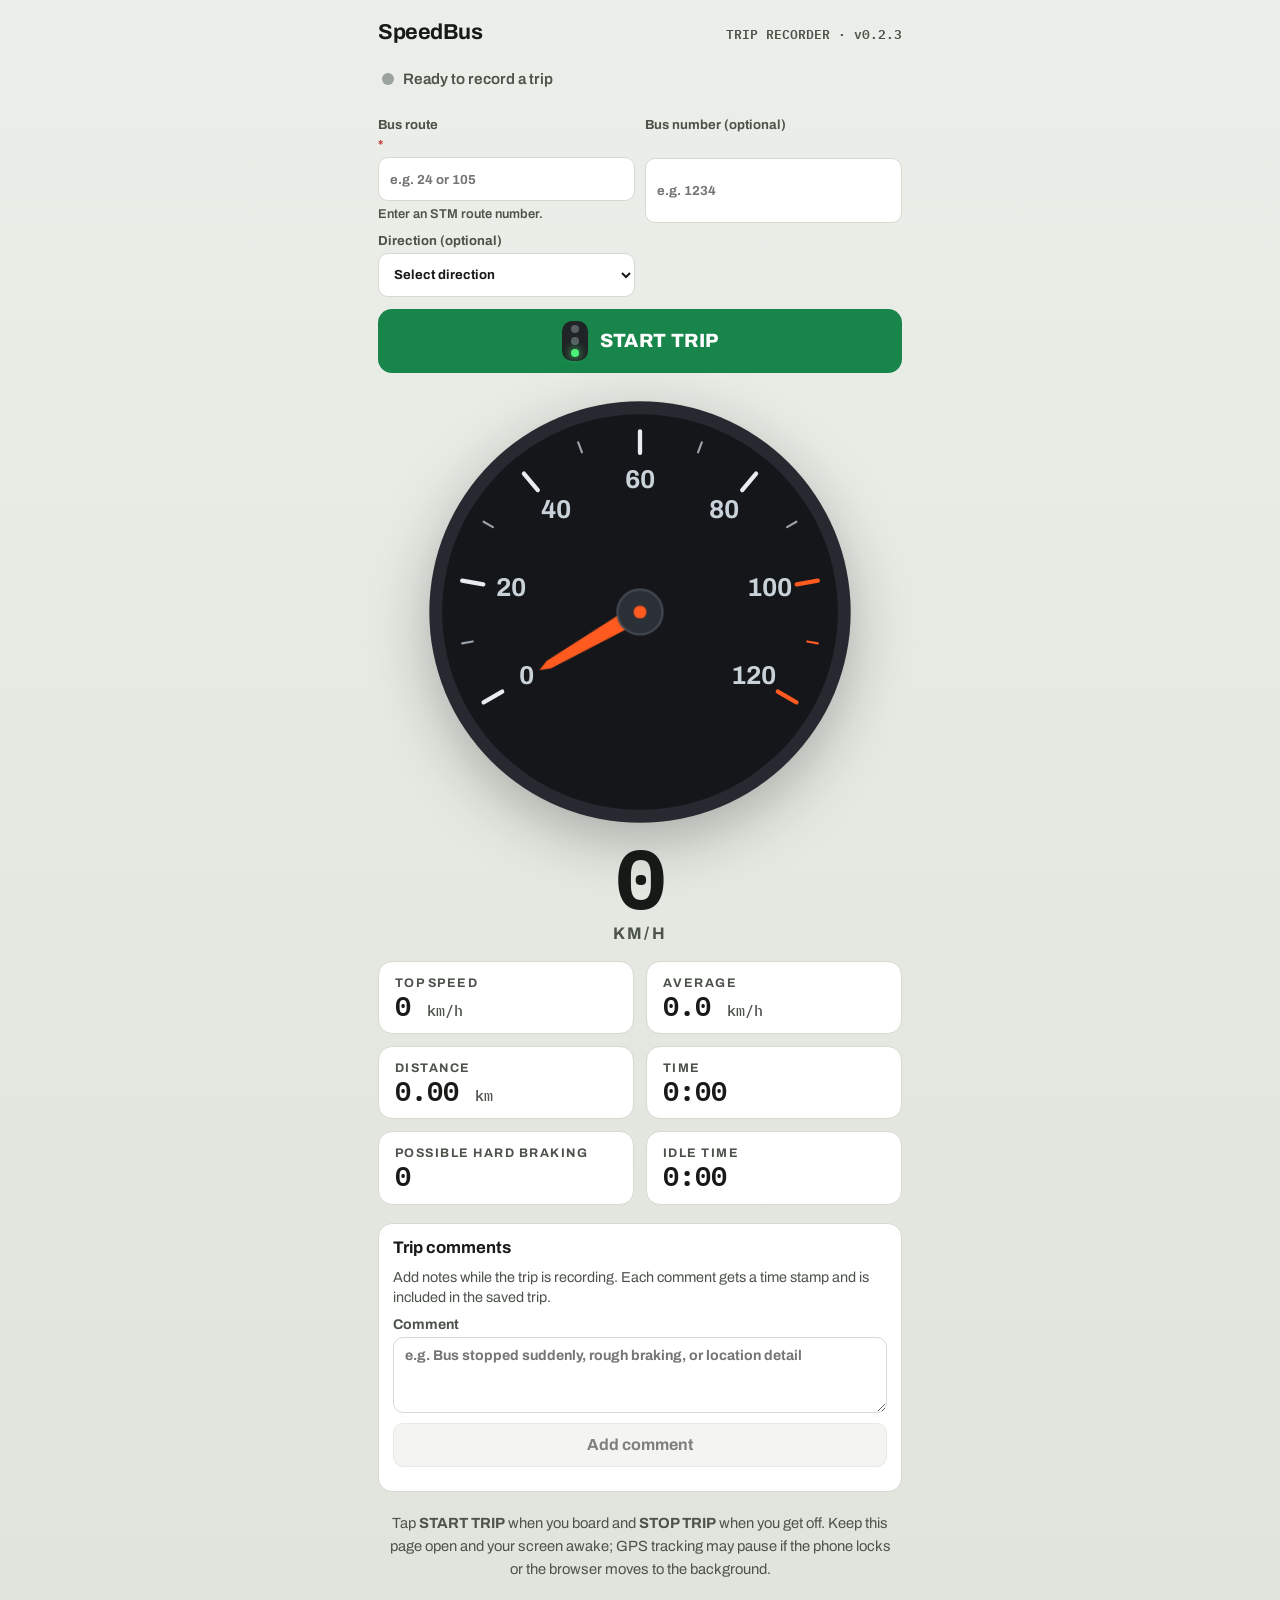
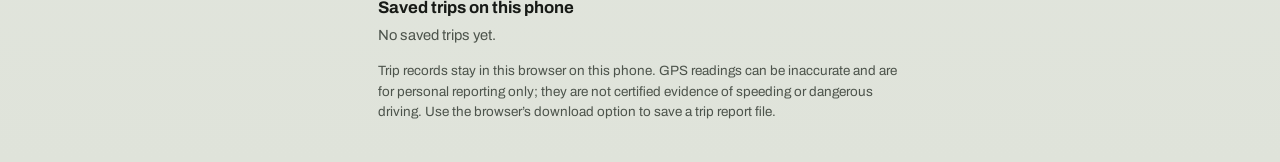
==== commit 8ac92582: "Validate STM route and show route name (v0.2.3)" ====
--- a/speedometer.html
+++ b/speedometer.html
@@ -6,7 +6,7 @@
     <meta name="color-scheme" content="light dark" />
     <link rel="icon" href="data:," />
     <meta name="description" content="SpeedBus passenger-operated STM bus trip recorder">
-    <title>SpeedBus v0.2.1 — Trip Recorder</title>
+    <title>SpeedBus v0.2.3 — Trip Recorder</title>
     <link rel="preconnect" href="https://fonts.googleapis.com" />
     <link rel="preconnect" href="https://fonts.gstatic.com" crossorigin />
     <link href="https://fonts.googleapis.com/css2?family=Archivo:wght@500;600;700;800&family=IBM+Plex+Mono:wght@500;600;700&display=swap" rel="stylesheet" />
@@ -187,6 +187,10 @@
       .btn-main.start .green-lens { background: #4df17a; box-shadow: 0 0 8px #4df17a; }
       .btn-main.stop .red-lens { background: #ff4b4b; box-shadow: 0 0 8px #ff4b4b; }
       .required-mark { color: var(--bad); }
+      .route-feedback { min-height: 1em; color: var(--ink-soft); font-size: 0.8rem; font-weight: 600; line-height: 1.3; }
+      .route-feedback.valid { color: var(--ok); }
+      .route-feedback.invalid { color: var(--bad); }
+      .route-feedback.loading { color: var(--warn); }
       .comment-panel {
         display: grid;
         gap: 10px;
@@ -356,7 +360,7 @@
   </head>
   <body>
     <main>
-      <header class="brand"><h1>SpeedBus</h1><span class="version">TRIP RECORDER · v0.2.2</span></header>
+      <header class="brand"><h1>SpeedBus</h1><span class="version">TRIP RECORDER · v0.2.3</span></header>
       <div class="status-row">
         <span class="status" role="status" aria-live="polite"><span class="dot" id="dot"></span><span id="statusText">Ready to record a trip</span></span>
         <span class="accuracy" id="accuracy"></span>
@@ -365,7 +369,8 @@
       <div class="controls">
         <div class="trip-info">
           <label for="busRoute">Bus route <span class="required-mark" aria-hidden="true">*</span>
-            <input id="busRoute" type="text" autocomplete="off" maxlength="40" placeholder="e.g. 24 or 105" required aria-required="true" />
+            <input id="busRoute" type="text" inputmode="numeric" autocomplete="off" maxlength="3" placeholder="e.g. 24 or 105" required aria-required="true" />
+            <span class="route-feedback loading" id="busRouteFeedback" role="status" aria-live="polite">Loading STM route directory…</span>
           </label>
           <label for="busNumber">Bus number (optional)
             <input id="busNumber" type="text" autocomplete="off" maxlength="40" placeholder="e.g. 1234" />
@@ -523,7 +528,55 @@
         var tripMapEl = document.getElementById("tripMap");
         var mapStatus = document.getElementById("mapStatus");
         var busRouteInput = document.getElementById("busRoute");
+        var busRouteFeedback = document.getElementById("busRouteFeedback");
         var busNumberInput = document.getElementById("busNumber");
+        var stmRouteDirectory = null;
+        var routeDirectoryReady = false;
+        var routeDirectoryError = false;
+
+        function lookupStmRoute(rawValue) {
+          var value = String(rawValue || "").trim();
+          if (!value) return { error: "Enter an STM route number." };
+          if (!/^\\d{1,3}$/.test(value)) return { error: "Enter the route number only." };
+          if (!routeDirectoryReady) {
+            return { error: routeDirectoryError ? "The STM directory could not load. Check your connection and reload." : "The STM directory is still loading." };
+          }
+          var number = String(Number(value));
+          var route = stmRouteDirectory.routes[number];
+          return route ? { number: number, name: route.name } : { error: "Route " + value + " is not in the current STM directory." };
+        }
+
+        function updateRouteFeedback() {
+          var value = busRouteInput.value.trim();
+          if (!value) {
+            busRouteFeedback.className = routeDirectoryReady ? "route-feedback" : "route-feedback loading";
+            busRouteFeedback.textContent = routeDirectoryReady ? "Enter an STM route number." : "Loading STM route directory…";
+            return null;
+          }
+          var match = lookupStmRoute(value);
+          if (match.error) {
+            busRouteFeedback.className = routeDirectoryReady || routeDirectoryError ? "route-feedback invalid" : "route-feedback loading";
+            busRouteFeedback.textContent = match.error;
+            return null;
+          }
+          busRouteFeedback.className = "route-feedback valid";
+          busRouteFeedback.textContent = "STM " + match.number + " — " + match.name;
+          return match;
+        }
+
+        busRouteInput.addEventListener("input", updateRouteFeedback);
+        fetch("./stm-routes.json", { cache: "no-cache" }).then(function (response) {
+          if (!response.ok) throw new Error("Route directory unavailable");
+          return response.json();
+        }).then(function (catalog) {
+          if (!catalog || !catalog.routes || typeof catalog.routes !== "object") throw new Error("Invalid route directory");
+          stmRouteDirectory = catalog;
+          routeDirectoryReady = true;
+          updateRouteFeedback();
+        }).catch(function () {
+          routeDirectoryError = true;
+          updateRouteFeedback();
+        });
         var directionInput = document.getElementById("direction");
 
         // ---------- dial drawing ----------
@@ -784,6 +837,14 @@
             busRouteInput.focus();
             return;
           }
+          var routeChoice = updateRouteFeedback();
+          if (!routeChoice) {
+            showMsg("Check bus route", busRouteFeedback.textContent);
+            busRouteInput.focus();
+            return;
+          }
+          route = routeChoice.number;
+          busRouteInput.value = route;
           if (!("geolocation" in navigator)) {
             setStatus("err", "GPS not available");
             showMsg("No GPS on this device",
@@ -793,7 +854,7 @@
           hideMsg();
           if (!trip) {
             maxKmh = 0; distM = 0; brakeCount = 0; lastBrakeAt = 0; recent = []; displayedTrip = null;
-            trip = { id: "trip-" + Date.now(), startedAt: Date.now(), stoppedAt: null, busRoute: route, busNumber: busNumberInput.value.trim() || null, direction: directionInput.value || null, distanceM: 0, maxSpeedKmh: 0, idleTimeMs: 0, isIdle: false, lastSpeedSampleAt: null, possibleHardBrakingEvents: 0, brakingEvents: [], observations: [], comments: [], complete: false, interrupted: false };
+            trip = { id: "trip-" + Date.now(), startedAt: Date.now(), stoppedAt: null, busRoute: route, busRouteName: routeChoice.name, busNumber: busNumberInput.value.trim() || null, direction: directionInput.value || null, distanceM: 0, maxSpeedKmh: 0, idleTimeMs: 0, isIdle: false, lastSpeedSampleAt: null, possibleHardBrakingEvents: 0, brakingEvents: [], observations: [], comments: [], complete: false, interrupted: false };
           }
           setStatus("wait", "Waiting for a GPS signal…");
           tracking = true;
@@ -913,7 +974,7 @@
             title.textContent = new Date(saved.startedAt).toLocaleString() + (saved.interrupted ? " · Interrupted" : "");
             var detail = document.createElement("div");
             detail.className = "trip-detail";
-            detail.textContent = (saved.busRoute ? "Route " + saved.busRoute + " · " : "") + (saved.busNumber ? "Bus " + saved.busNumber + " · " : (saved.busNumberOrId ? "Bus " + saved.busNumberOrId + " · " : "")) + (saved.direction ? "Direction " + saved.direction + " · " : "") + "Duration " + fmtTime(saved.elapsedMs || 0) + " · Distance " + ((saved.distanceM || 0) / 1000).toFixed(2) + " km · Top " + Math.round(saved.maxSpeedKmh || 0) + " km/h · Average " + Number(saved.averageSpeedKmh || 0).toFixed(1) + " km/h · Idle " + fmtTime(saved.idleTimeMs || 0) + " · Possible hard braking " + (saved.possibleHardBrakingEvents || 0) + " · " + ((saved.observations || []).length) + " GPS observations";
+            detail.textContent = (saved.busRoute ? "Route " + saved.busRoute + (saved.busRouteName ? " — " + saved.busRouteName : "") + " · " : "") + (saved.busNumber ? "Bus " + saved.busNumber + " · " : (saved.busNumberOrId ? "Bus " + saved.busNumberOrId + " · " : "")) + (saved.direction ? "Direction " + saved.direction + " · " : "") + "Duration " + fmtTime(saved.elapsedMs || 0) + " · Distance " + ((saved.distanceM || 0) / 1000).toFixed(2) + " km · Top " + Math.round(saved.maxSpeedKmh || 0) + " km/h · Average " + Number(saved.averageSpeedKmh || 0).toFixed(1) + " km/h · Idle " + fmtTime(saved.idleTimeMs || 0) + " · Possible hard braking " + (saved.possibleHardBrakingEvents || 0) + " · " + ((saved.observations || []).length) + " GPS observations";
             var actions = document.createElement("div");
             actions.className = "trip-actions";
             var viewMap = document.createElement("button");
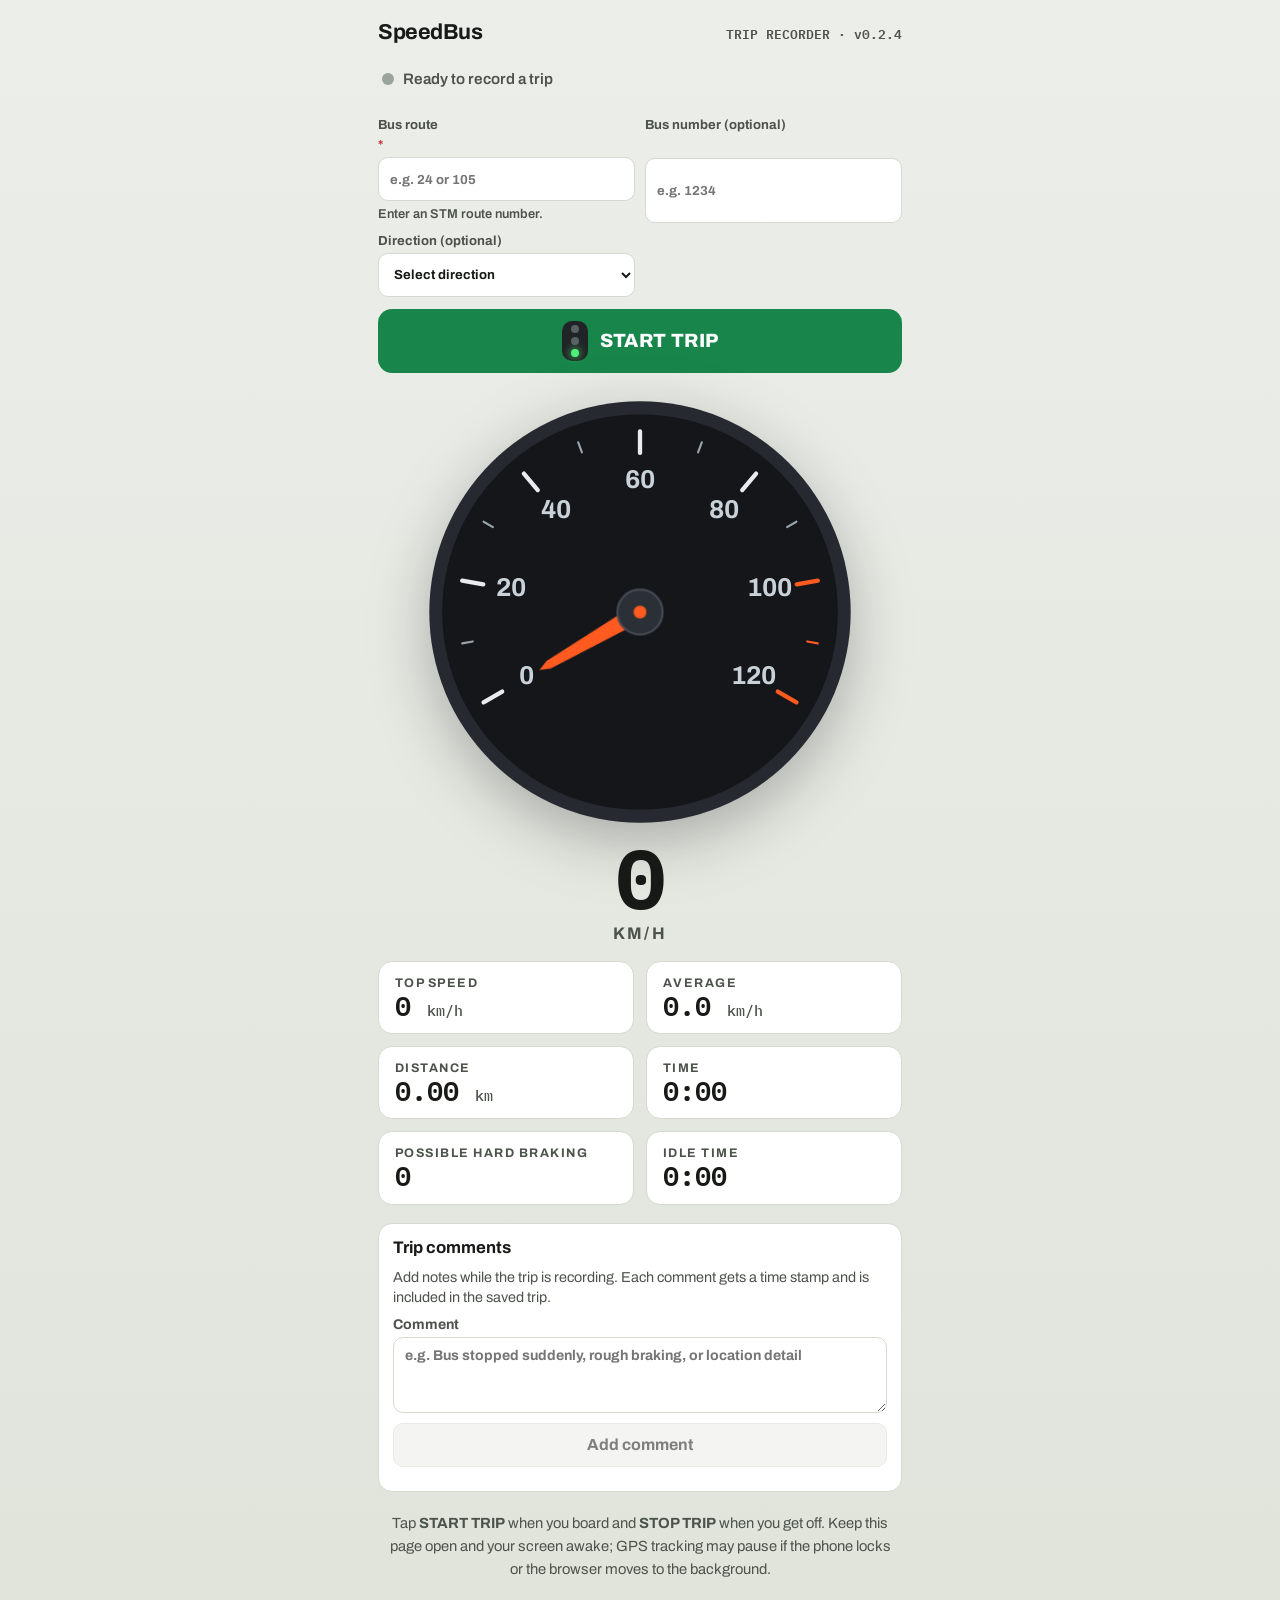
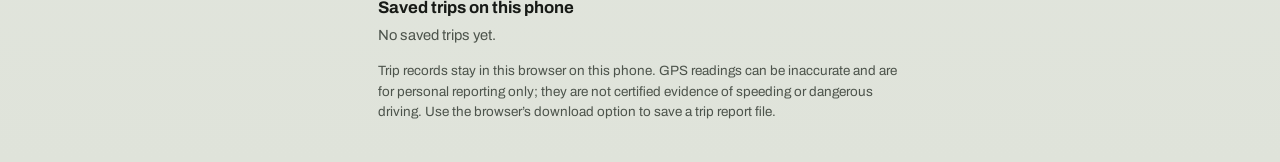
==== commit a6c4e377: "Refactor SpeedBus into v0.2.4 PWA shell" ====
--- a/speedometer.html
+++ b/speedometer.html
@@ -4,363 +4,22 @@
     <meta charset="utf-8" />
     <meta name="viewport" content="width=device-width, initial-scale=1, viewport-fit=cover" />
     <meta name="color-scheme" content="light dark" />
+    <meta name="theme-color" content="#eceee9" />
+    <meta name="apple-mobile-web-app-capable" content="yes" />
+    <meta name="apple-mobile-web-app-title" content="SpeedBus" />
+    <link rel="manifest" href="manifest.webmanifest" />
+    <link rel="icon" type="image/svg+xml" href="speedbus-icon.svg" />
     <link rel="icon" href="data:," />
     <meta name="description" content="SpeedBus passenger-operated STM bus trip recorder">
-    <title>SpeedBus v0.2.3 — Trip Recorder</title>
+    <title>SpeedBus v0.2.4 — Trip Recorder</title>
     <link rel="preconnect" href="https://fonts.googleapis.com" />
     <link rel="preconnect" href="https://fonts.gstatic.com" crossorigin />
     <link href="https://fonts.googleapis.com/css2?family=Archivo:wght@500;600;700;800&family=IBM+Plex+Mono:wght@500;600;700&display=swap" rel="stylesheet" />
-    <style>
-      button, [role="button"], select, summary, input:not([type="checkbox"], [type="radio"]) { min-height: 2.75rem; }
-
-      :root {
-        --bg: #eceee9;
-        --bg-grad: #dfe3da;
-        --ink: #171a16;
-        --ink-soft: #4c534b;
-        --card: #ffffff;
-        --card-line: #d5d9d0;
-        --accent: #e8490f;
-        --accent-ink: #ffffff;
-        --ok: #1d8a4e;
-        --warn: #b97a08;
-        --bad: #c22e2e;
-        --dial-face: #14161a;
-        --dial-ring: #262a30;
-        --dial-tick: #9aa3ab;
-        --dial-tick-major: #e8ecf0;
-        --dial-num: #c9d1d9;
-        --needle: #ff5a1f;
-        --hub: #2b2f36;
-        --digital: #ffffff;
-        --digital-soft: #8f979f;
-      }
-      @media (prefers-color-scheme: dark) {
-        :root {
-          --bg: #101210;
-          --bg-grad: #0a0c0a;
-          --ink: #eef1ec;
-          --ink-soft: #a7aea4;
-          --card: #1a1d1a;
-          --card-line: #2e332e;
-          --dial-face: #0c0e11;
-          --dial-ring: #23262c;
-        }
-      }
-
-      * { box-sizing: border-box; }
-      html, body { margin: 0; padding: 0; overscroll-behavior-y: none; }
-      body {
-        font-family: "Archivo", system-ui, -apple-system, "Segoe UI", sans-serif;
-        background: linear-gradient(180deg, var(--bg) 0%, var(--bg-grad) 100%);
-        color: var(--ink);
-        min-height: 100vh;
-        -webkit-font-smoothing: antialiased;
-      }
-      main {
-        max-width: 560px;
-        margin: 0 auto;
-        padding: 20px 18px 40px;
-        display: flex;
-        flex-direction: column;
-        align-items: stretch;
-        gap: 18px;
-      }
-      .brand { display: flex; align-items: baseline; justify-content: space-between; gap: 12px; }
-      .brand h1 { font-size: 1.35rem; margin: 0; letter-spacing: -0.02em; }
-      .version { color: var(--ink-soft); font: 600 0.82rem "IBM Plex Mono", ui-monospace, monospace; }
-
-      /* ---------- status ---------- */
-      .status-row {
-        display: flex;
-        align-items: center;
-        justify-content: space-between;
-        gap: 12px;
-        flex-wrap: wrap;
-      }
-      .status {
-        display: inline-flex;
-        align-items: center;
-        gap: 9px;
-        font-size: 0.95rem;
-        font-weight: 600;
-        color: var(--ink-soft);
-        padding: 8px 4px;
-      }
-      .dot {
-        width: 12px; height: 12px; border-radius: 50%;
-        background: #9aa39c;
-        flex: none;
-      }
-      .dot.live { background: var(--ok); animation: pulse 1.6s ease-in-out infinite; }
-      .dot.wait { background: var(--warn); animation: pulse 1s ease-in-out infinite; }
-      .dot.err  { background: var(--bad); }
-      @keyframes pulse { 0%,100% { opacity: 1; } 50% { opacity: 0.35; } }
-      @media (prefers-reduced-motion: reduce) { .dot { animation: none !important; } }
-      .accuracy {
-        font-family: "IBM Plex Mono", ui-monospace, monospace;
-        font-size: 0.85rem;
-        color: var(--ink-soft);
-      }
-
-      /* ---------- dial ---------- */
-      .dial-wrap {
-        display: flex;
-        justify-content: center;
-        padding: 6px 0 0;
-      }
-      .dial {
-        width: min(88vw, 430px);
-        height: auto;
-        display: block;
-        filter: drop-shadow(0 18px 30px rgba(10, 12, 10, 0.28));
-      }
-      .tick-label {
-        font-family: "Archivo", sans-serif;
-        font-weight: 700;
-        fill: var(--dial-num);
-      }
-      .needle-group { will-change: transform; }
-
-      .digital {
-        text-align: center;
-        margin-top: -8px;
-      }
-      .digital .big {
-        font-family: "IBM Plex Mono", ui-monospace, monospace;
-        font-weight: 700;
-        font-size: clamp(3.4rem, 17vw, 5.2rem);
-        line-height: 1;
-        letter-spacing: -0.02em;
-        font-variant-numeric: tabular-nums;
-      }
-      .digital .unit {
-        font-size: 1.05rem;
-        font-weight: 700;
-        letter-spacing: 0.14em;
-        text-transform: uppercase;
-        color: var(--ink-soft);
-        margin-top: 4px;
-      }
-
-      /* ---------- controls ---------- */
-      .controls {
-        display: flex;
-        flex-direction: column;
-        gap: 12px;
-        margin-top: 4px;
-      }
-      .btn-main {
-        appearance: none;
-        display: flex;
-        align-items: center;
-        justify-content: center;
-        gap: 12px;
-        border: none;
-        border-radius: 14px;
-        color: #ffffff;
-        font-family: inherit;
-        font-size: 1.2rem;
-        font-weight: 800;
-        letter-spacing: 0.02em;
-        padding: 12px 20px;
-        min-height: 64px;
-        cursor: pointer;
-        width: 100%;
-      }
-      .btn-main:active { transform: scale(0.99); }
-      .btn-main.start { background: #18864a; }
-      .btn-main.stop { background: #c52f32; }
-      .traffic-light {
-        display: grid;
-        gap: 4px;
-        justify-items: center;
-        align-content: center;
-        width: 26px;
-        height: 40px;
-        padding: 4px;
-        border-radius: 10px;
-        background: #202426;
-        flex: none;
-      }
-      .traffic-light .lens { width: 8px; height: 8px; border-radius: 50%; background: #596064; }
-      .btn-main.start .green-lens { background: #4df17a; box-shadow: 0 0 8px #4df17a; }
-      .btn-main.stop .red-lens { background: #ff4b4b; box-shadow: 0 0 8px #ff4b4b; }
-      .required-mark { color: var(--bad); }
-      .route-feedback { min-height: 1em; color: var(--ink-soft); font-size: 0.8rem; font-weight: 600; line-height: 1.3; }
-      .route-feedback.valid { color: var(--ok); }
-      .route-feedback.invalid { color: var(--bad); }
-      .route-feedback.loading { color: var(--warn); }
-      .comment-panel {
-        display: grid;
-        gap: 10px;
-        background: var(--card);
-        border: 1.5px solid var(--card-line);
-        border-radius: 14px;
-        padding: 14px;
-      }
-      .comment-panel h2 { font-size: 1.05rem; margin: 0; }
-      .comment-panel p { margin: 0; color: var(--ink-soft); font-size: 0.9rem; line-height: 1.4; }
-      .comment-panel label { display: grid; gap: 5px; font-size: 0.88rem; font-weight: 700; color: var(--ink-soft); }
-      .comment-panel textarea {
-        width: 100%;
-        min-height: 76px;
-        resize: vertical;
-        border: 1.5px solid var(--card-line);
-        border-radius: 10px;
-        padding: 10px 11px;
-        background: var(--card);
-        color: var(--ink);
-        font: inherit;
-      }
-      .comment-panel button {
-        appearance: none;
-        border: 1.5px solid var(--card-line);
-        border-radius: 10px;
-        background: var(--bg);
-        color: var(--ink);
-        font: inherit;
-        font-weight: 700;
-        min-height: 44px;
-        cursor: pointer;
-      }
-      .comment-panel button:disabled { opacity: 0.55; cursor: not-allowed; }
-      .comment-list { display: grid; gap: 7px; margin: 0; padding-left: 22px; }
-      .comment-list li { color: var(--ink); font-size: 0.9rem; line-height: 1.4; }
-      .comment-list time { color: var(--ink-soft); font-family: "IBM Plex Mono", ui-monospace, monospace; font-size: 0.82rem; }
-      .row-btns {
-        display: flex;
-        gap: 12px;
-        align-items: stretch;
-      }
-      .seg {
-        display: flex;
-        flex: 1;
-        background: var(--card);
-        border: 1.5px solid var(--card-line);
-        border-radius: 12px;
-        overflow: hidden;
-      }
-      .seg button {
-        flex: 1;
-        appearance: none;
-        border: none;
-        background: transparent;
-        color: var(--ink-soft);
-        font-family: inherit;
-        font-size: 1rem;
-        font-weight: 700;
-        padding: 10px 8px;
-        min-height: 48px;
-        cursor: pointer;
-      }
-      .seg button[aria-pressed="true"] {
-        background: var(--ink);
-        color: var(--bg);
-      }
-      .btn-reset {
-        appearance: none;
-        background: var(--card);
-        border: 1.5px solid var(--card-line);
-        border-radius: 12px;
-        color: var(--ink);
-        font-family: inherit;
-        font-size: 1rem;
-        font-weight: 700;
-        padding: 10px 18px;
-        min-height: 48px;
-        cursor: pointer;
-      }
-
-      /* ---------- stats ---------- */
-      .stats {
-        display: grid;
-        grid-template-columns: 1fr 1fr;
-        gap: 12px;
-      }
-      .stat {
-        background: var(--card);
-        border: 1.5px solid var(--card-line);
-        border-radius: 14px;
-        padding: 14px 16px 12px;
-      }
-      .stat .label {
-        font-size: 0.78rem;
-        font-weight: 700;
-        letter-spacing: 0.12em;
-        text-transform: uppercase;
-        color: var(--ink-soft);
-      }
-      .stat .value {
-        font-family: "IBM Plex Mono", ui-monospace, monospace;
-        font-weight: 600;
-        font-size: 1.7rem;
-        line-height: 1.15;
-        font-variant-numeric: tabular-nums;
-      }
-      .stat .value small {
-        font-size: 0.95rem;
-        color: var(--ink-soft);
-        font-weight: 500;
-      }
-
-      /* ---------- message / help ---------- */
-      .msg {
-        display: none;
-        border-radius: 14px;
-        padding: 16px 18px;
-        font-size: 1rem;
-        line-height: 1.5;
-        background: #fdf3e3;
-        border: 1.5px solid #e8cf9e;
-        color: #5c4303;
-      }
-      @media (prefers-color-scheme: dark) {
-        .msg { background: #2c2410; border-color: #5c4d1e; color: #f0dc9f; }
-      }
-      .msg.show { display: block; }
-      .msg strong { display: block; margin-bottom: 4px; font-size: 1.05rem; }
-
-      .note {
-        font-size: 0.92rem;
-        line-height: 1.55;
-        color: var(--ink-soft);
-        text-align: center;
-        margin: 2px 6px 0;
-      }
-
-      .history { display: grid; gap: 10px; }
-      .history h2 { font-size: 1.05rem; margin: 0; }
-      .map-panel { display: grid; gap: 10px; background: var(--card); border: 1.5px solid var(--card-line); border-radius: 14px; padding: 14px; }
-      .map-panel[hidden] { display: none; }
-      .map-panel h2 { font-size: 1.05rem; margin: 0; }
-      #tripMap { width: 100%; height: 360px; min-height: 300px; border-radius: 10px; background: var(--bg-grad); }
-      .map-legend { margin: 0; color: var(--ink-soft); font-size: 0.9rem; line-height: 1.5; }
-      .map-status { margin: 0; color: var(--ink-soft); font-size: 0.88rem; line-height: 1.45; }
-      .trip-card {
-        background: var(--card); border: 1.5px solid var(--card-line);
-        border-radius: 14px; padding: 14px 16px; display: grid; gap: 8px;
-      }
-      .trip-card strong { font-size: 0.98rem; }
-      .trip-detail { color: var(--ink-soft); font-size: 0.9rem; line-height: 1.45; }
-      .trip-actions { display: flex; align-items: center; gap: 12px; flex-wrap: wrap; }
-      .trip-actions button {
-        appearance: none; border: 1.5px solid var(--card-line); background: var(--bg);
-        color: var(--ink); border-radius: 10px; padding: 8px 12px; font: inherit;
-        font-weight: 700; min-height: 44px; cursor: pointer;
-      }
-      .trip-info { display: grid; grid-template-columns: 1fr 1fr; gap: 10px; }
-      .trip-info label { display: grid; gap: 5px; font-size: 0.82rem; font-weight: 700; color: var(--ink-soft); }
-      .trip-info input, .trip-info select { width: 100%; border: 1.5px solid var(--card-line); border-radius: 10px; padding: 10px 11px; background: var(--card); color: var(--ink); font: inherit; }
-      @media (max-width: 360px) { .trip-info { grid-template-columns: 1fr; } }
-      .empty-history { color: var(--ink-soft); margin: 0; font-size: 0.92rem; }
-      .disclaimer { font-size: 0.84rem; line-height: 1.5; color: var(--ink-soft); margin: 0; }
-      .btn-main:focus-visible, .trip-actions button:focus-visible { outline: 3px solid #287ac5; outline-offset: 3px; }
-    </style>
+    <link rel="stylesheet" href="styles.css" />
   </head>
   <body>
     <main>
-      <header class="brand"><h1>SpeedBus</h1><span class="version">TRIP RECORDER · v0.2.3</span></header>
+      <header class="brand"><h1>SpeedBus</h1><span class="version">TRIP RECORDER · v0.2.4</span></header>
       <div class="status-row">
         <span class="status" role="status" aria-live="polite"><span class="dot" id="dot"></span><span id="statusText">Ready to record a trip</span></span>
         <span class="accuracy" id="accuracy"></span>
@@ -463,781 +122,7 @@
       <p class="disclaimer">Trip records stay in this browser on this phone. GPS readings can be inaccurate and are for personal reporting only; they are not certified evidence of speeding or dangerous driving. Use the browser’s download option to save a trip report file.</p>
     </main>
 
-    <script>
-      (function () {
-        "use strict";
-
-        // ---------- constants ----------
-        var SWEEP_START = -120;          // degrees at 0 speed
-        var SWEEP_END = 120;             // degrees at max speed
-        var MAX = 120;                   // dial full-scale, km/h
-        var MS_TO_KMH = 3.6;
-        var STORAGE_KEY = "speedbus.tripRecords.v1";
-        var ACTIVE_KEY = "speedbus.activeTrip.v1";
-        var MAX_ACCURACY_M = 35;
-        var MAX_SPEED_KMH = 130;
-
-        // ---------- state ----------
-        var tracking = false;
-        var watchId = null;
-        var wakeLock = null;
-
-        var displayKmh = 0;   // smoothed speed shown by needle/readout
-        var targetKmh = 0;    // latest measured speed
-        var lastFix = null;   // last quality-checked position
-        var recent = [];      // recent raw km/h samples for median smoothing
-
-        var maxKmh = 0;
-        var distM = 0;
-        var brakeCount = 0;
-        var lastBrakeAt = 0;
-        var trip = null;
-        var displayedTrip = null;
-        var savedTrips = [];
-        var timerId = null;
-        var tripMapInstance = null;
-        var tripMapTileLayer = null;
-        var tripMapLayers = [];
-        var speedLimitGrid = null;
-        var speedLimitGridPromise = null;
-        var SPEED_LIMIT_DATA_URL = "https://donnees.montreal.ca/fr/dataset/1ef0211f-8101-410c-9266-b1f2db360669/resource/579f1179-c7db-4453-adbb-0729db8d4764/download/limites_de_vitesses_20260226.zip";
-        var MAP_TILE_URL = "https://tile.openstreetmap.org/{z}/{x}/{y}.png";
-
-        // ---------- elements ----------
-        var dot = document.getElementById("dot");
-        var statusText = document.getElementById("statusText");
-        var accuracyEl = document.getElementById("accuracy");
-        var bigSpeed = document.getElementById("bigSpeed");
-        var bigUnit = document.getElementById("bigUnit");
-        var needleGroup = document.getElementById("needleGroup");
-        var ticksG = document.getElementById("ticks");
-        var toggleBtn = document.getElementById("toggleBtn");
-        var toggleBtnLabel = document.getElementById("toggleBtnLabel");
-        var tripCommentInput = document.getElementById("tripComment");
-        var addCommentBtn = document.getElementById("addCommentBtn");
-        var commentList = document.getElementById("commentList");
-        var msg = document.getElementById("msg");
-        var statMax = document.getElementById("statMax");
-        var statAvg = document.getElementById("statAvg");
-        var statDist = document.getElementById("statDist");
-        var statTime = document.getElementById("statTime");
-        var statBrakes = document.getElementById("statBrakes");
-        var statIdle = document.getElementById("statIdle");
-        var tripHistory = document.getElementById("tripHistory");
-        var mapPanel = document.getElementById("mapPanel");
-        var tripMapEl = document.getElementById("tripMap");
-        var mapStatus = document.getElementById("mapStatus");
-        var busRouteInput = document.getElementById("busRoute");
-        var busRouteFeedback = document.getElementById("busRouteFeedback");
-        var busNumberInput = document.getElementById("busNumber");
-        var stmRouteDirectory = null;
-        var routeDirectoryReady = false;
-        var routeDirectoryError = false;
-
-        function lookupStmRoute(rawValue) {
-          var value = String(rawValue || "").trim();
-          if (!value) return { error: "Enter an STM route number." };
-          if (!/^\\d{1,3}$/.test(value)) return { error: "Enter the route number only." };
-          if (!routeDirectoryReady) {
-            return { error: routeDirectoryError ? "The STM directory could not load. Check your connection and reload." : "The STM directory is still loading." };
-          }
-          var number = String(Number(value));
-          var route = stmRouteDirectory.routes[number];
-          return route ? { number: number, name: route.name } : { error: "Route " + value + " is not in the current STM directory." };
-        }
-
-        function updateRouteFeedback() {
-          var value = busRouteInput.value.trim();
-          if (!value) {
-            busRouteFeedback.className = routeDirectoryReady ? "route-feedback" : "route-feedback loading";
-            busRouteFeedback.textContent = routeDirectoryReady ? "Enter an STM route number." : "Loading STM route directory…";
-            return null;
-          }
-          var match = lookupStmRoute(value);
-          if (match.error) {
-            busRouteFeedback.className = routeDirectoryReady || routeDirectoryError ? "route-feedback invalid" : "route-feedback loading";
-            busRouteFeedback.textContent = match.error;
-            return null;
-          }
-          busRouteFeedback.className = "route-feedback valid";
-          busRouteFeedback.textContent = "STM " + match.number + " — " + match.name;
-          return match;
-        }
-
-        busRouteInput.addEventListener("input", updateRouteFeedback);
-        fetch("./stm-routes.json", { cache: "no-cache" }).then(function (response) {
-          if (!response.ok) throw new Error("Route directory unavailable");
-          return response.json();
-        }).then(function (catalog) {
-          if (!catalog || !catalog.routes || typeof catalog.routes !== "object") throw new Error("Invalid route directory");
-          stmRouteDirectory = catalog;
-          routeDirectoryReady = true;
-          updateRouteFeedback();
-        }).catch(function () {
-          routeDirectoryError = true;
-          updateRouteFeedback();
-        });
-        var directionInput = document.getElementById("direction");
-
-        // ---------- dial drawing ----------
-        function polar(cx, cy, r, deg) {
-          var rad = (deg - 90) * Math.PI / 180;
-          return [cx + r * Math.cos(rad), cy + r * Math.sin(rad)];
-        }
-        function angleFor(valueInUnit) {
-          var frac = valueInUnit / MAX;
-          if (frac < 0) frac = 0;
-          if (frac > 1) frac = 1;
-          return SWEEP_START + frac * (SWEEP_END - SWEEP_START);
-        }
-        function drawTicks() {
-          var step = 10;
-          var majorEvery = 20;
-          var max = MAX;
-          var html = "";
-          for (var v = 0; v <= max; v += step) {
-            var a = SWEEP_START + (v / max) * (SWEEP_END - SWEEP_START);
-            var major = (v % majorEvery === 0);
-            var r1 = major ? 148 : 158;
-            var p1 = polar(200, 200, r1, a);
-            var p2 = polar(200, 200, 168, a);
-            var hot = v >= 100;
-            html += '<line x1="' + p1[0].toFixed(1) + '" y1="' + p1[1].toFixed(1) +
-                    '" x2="' + p2[0].toFixed(1) + '" y2="' + p2[1].toFixed(1) +
-                    '" stroke="' + (hot ? "#ff5a1f" : (major ? "var(--dial-tick-major)" : "var(--dial-tick)")) +
-                    '" stroke-width="' + (major ? 4 : 2) + '" stroke-linecap="round" />';
-            if (major) {
-              var pl = polar(200, 200, 122, a);
-              html += '<text class="tick-label" x="' + pl[0].toFixed(1) + '" y="' + pl[1].toFixed(1) +
-                      '" font-size="24" text-anchor="middle" dominant-baseline="middle">' + v + "</text>";
-            }
-          }
-          ticksG.innerHTML = html;
-        }
-
-        // ---------- conversion / formatting ----------
-        function unitLabel() { return "km/h"; }
-        function fmtTime(ms) {
-          var s = Math.max(0, Math.floor(ms / 1000));
-          var h = Math.floor(s / 3600), m = Math.floor((s % 3600) / 60), sec = s % 60;
-          var mm = (h > 0 && m < 10) ? "0" + m : "" + m;
-          var ss = sec < 10 ? "0" + sec : "" + sec;
-          return h > 0 ? h + ":" + mm + ":" + ss : m + ":" + ss;
-        }
-
-        function renderStats() {
-          statMax.textContent = Math.round(maxKmh);
-          var currentTrip = trip || displayedTrip;
-          var now = Date.now();
-          var elapsed = currentTrip ? (trip ? Math.max(0, now - trip.startedAt) : (currentTrip.elapsedMs || 0)) : 0;
-          var idle = currentTrip ? Number(currentTrip.idleTimeMs || 0) : 0;
-          if (trip && trip.isIdle && trip.lastSpeedSampleAt) idle += Math.max(0, Math.min(now - trip.lastSpeedSampleAt, 30000));
-          var movingElapsed = Math.max(0, elapsed - idle);
-          var avg = movingElapsed > 0 ? (distM / 1000) / (movingElapsed / 3600000) : 0;
-          statAvg.textContent = avg.toFixed(1);
-          statDist.textContent = (distM / 1000).toFixed(2);
-          statTime.textContent = fmtTime(elapsed);
-          statBrakes.textContent = brakeCount;
-          statIdle.textContent = fmtTime(idle);
-        }
-
-        // ---------- needle animation ----------
-        function animate() {
-          var diff = targetKmh - displayKmh;
-          displayKmh += diff * 0.12;
-          if (Math.abs(diff) < 0.05) displayKmh = targetKmh;
-          var shown = displayKmh;
-          needleGroup.setAttribute("transform", "rotate(" + angleFor(shown).toFixed(2) + " 200 200)");
-          bigSpeed.textContent = Math.round(shown);
-          requestAnimationFrame(animate);
-        }
-
-        // ---------- geo helpers ----------
-        function haversineM(lat1, lon1, lat2, lon2) {
-          var R = 6371000, toRad = Math.PI / 180;
-          var dLat = (lat2 - lat1) * toRad, dLon = (lon2 - lon1) * toRad;
-          var a = Math.sin(dLat / 2) * Math.sin(dLat / 2) +
-                  Math.cos(lat1 * toRad) * Math.cos(lat2 * toRad) *
-                  Math.sin(dLon / 2) * Math.sin(dLon / 2);
-          return 2 * R * Math.asin(Math.sqrt(a));
-        }
-        function median(arr) {
-          var s = arr.slice().sort(function (a, b) { return a - b; });
-          return s[Math.floor(s.length / 2)];
-        }
-
-        function setStatus(mode, text) {
-          dot.className = "dot" + (mode ? " " + mode : "");
-          statusText.textContent = text;
-        }
-        function showMsg(title, body) {
-          msg.innerHTML = "<strong></strong><span></span>";
-          msg.querySelector("strong").textContent = title;
-          msg.querySelector("span").textContent = body;
-          msg.classList.add("show");
-        }
-        function hideMsg() { msg.classList.remove("show"); }
-
-        function storageRead(key, fallback) {
-          try { var value = localStorage.getItem(key); return value ? JSON.parse(value) : fallback; }
-          catch (e) { return fallback; }
-        }
-        function saveActive() {
-          if (!trip) return;
-          try { localStorage.setItem(ACTIVE_KEY, JSON.stringify(trip)); }
-          catch (e) { showMsg("Phone storage is full", "This trip could not be saved locally. Download or remove older saved trips after stopping."); }
-        }
-        function saveTrips() {
-          try {
-            localStorage.setItem(STORAGE_KEY, JSON.stringify(savedTrips.slice(0, 30)));
-            return true;
-          } catch (e) {
-            showMsg("Phone storage is full", "The trip summary could not be saved. The active recovery copy will be kept until you can download or clear space for the trip.");
-            return false;
-          }
-        }
-        function addObservation(observation) {
-          if (!trip) return;
-          trip.observations.push(observation);
-          saveActive();
-        }
-        function onPosition(pos) {
-          hideMsg();
-          if (!tracking || !trip) return;
-          var c = pos.coords;
-          var t = pos.timestamp || Date.now();
-          var accuracy = Number(c.accuracy);
-          var lat = Number(c.latitude), lon = Number(c.longitude);
-          var observation = {
-            timestamp: new Date(t).toISOString(), latitude: isFinite(lat) ? lat : null,
-            longitude: isFinite(lon) ? lon : null, accuracyM: isFinite(accuracy) ? accuracy : null,
-            gpsSpeedMps: (typeof c.speed === "number" && isFinite(c.speed)) ? c.speed : null,
-            speedKmh: null, accepted: false, rejectionReason: ""
-          };
-          if (!isFinite(lat) || !isFinite(lon) || !isFinite(accuracy) || accuracy <= 0) {
-            observation.rejectionReason = "invalid_position_or_accuracy";
-            addObservation(observation);
-            setStatus("wait", "GPS fix is invalid — waiting for a better signal");
-            return;
-          }
-          if (accuracy > MAX_ACCURACY_M) {
-            observation.rejectionReason = "accuracy_over_35m";
-            addObservation(observation);
-            accuracyEl.textContent = "±" + Math.round(accuracy) + " m";
-            setStatus("wait", "Weak GPS signal — fix accuracy is over 35 m");
-            return;
-          }
-
-          var derivedKmh = null, movedM = 0, dt = 0;
-          if (lastFix) {
-            dt = (t - lastFix.t) / 1000;
-            movedM = haversineM(lastFix.lat, lastFix.lon, lat, lon);
-            if (dt >= 1 && dt <= 30 && movedM <= dt * 36 && movedM > Math.max(5, (accuracy + lastFix.accuracy) * 0.5)) {
-              derivedKmh = (movedM / dt) * MS_TO_KMH;
-            }
-            // Ignore long gaps for distance; the GPS may have been suspended.
-            if (dt > 0 && dt <= 30 && movedM > Math.max(3, (accuracy + lastFix.accuracy) * 0.2) && movedM <= dt * 36) {
-              distM += movedM;
-            }
-          }
-          var gpsKmh = observation.gpsSpeedMps === null || observation.gpsSpeedMps < 0 ? null : observation.gpsSpeedMps * MS_TO_KMH;
-          if (gpsKmh === 0 && derivedKmh !== null && derivedKmh > 2) gpsKmh = null;
-          var kmh = gpsKmh !== null && gpsKmh <= MAX_SPEED_KMH ? gpsKmh : derivedKmh;
-          if (gpsKmh !== null && gpsKmh > MAX_SPEED_KMH) observation.rejectionReason = "gps_speed_over_130kmh";
-          if (kmh === null) {
-            kmh = recent.length ? recent[recent.length - 1] : 0;
-            observation.rejectionReason = observation.rejectionReason || "no_usable_speed_sample";
-          }
-          if (lastFix && dt > 0 && dt <= 3 && Math.abs(kmh - lastFix.speedKmh) > 50 && kmh > 8) {
-            observation.rejectionReason = "implausible_speed_jump";
-            kmh = lastFix.speedKmh;
-          }
-          lastFix = { lat: lat, lon: lon, t: t, accuracy: accuracy, speedKmh: kmh };
-          recent.push(kmh);
-          if (recent.length > 5) recent.shift();
-          var smooth = median(recent);
-          if (smooth < 1.2) smooth = 0;
-          targetKmh = smooth;
-          var isIdleNow = smooth === 0;
-          if (trip.lastSpeedSampleAt) {
-            var sampleInterval = t - trip.lastSpeedSampleAt;
-            if (trip.isIdle && sampleInterval > 0 && sampleInterval <= 30000) {
-              trip.idleTimeMs = (trip.idleTimeMs || 0) + sampleInterval;
-            }
-          } else if (isIdleNow) {
-            var initialIdle = t - trip.startedAt;
-            if (initialIdle > 0 && initialIdle <= 30000) trip.idleTimeMs = initialIdle;
-          }
-          trip.lastSpeedSampleAt = t;
-          trip.isIdle = isIdleNow;
-          observation.speedKmh = Number(kmh.toFixed(2));
-          observation.accepted = observation.rejectionReason === "" || observation.rejectionReason === "no_usable_speed_sample";
-          if (!observation.rejectionReason) observation.rejectionReason = null;
-
-          var previous = trip.lastAcceptedSpeed;
-          if (previous && previous.speedKmh >= 25 && previous.speedKmh - smooth >= 15 && (t - previous.timestampMs) <= 3000 && (t - lastBrakeAt) >= 8000) {
-            brakeCount++;
-            lastBrakeAt = t;
-            trip.brakingEvents.push({ timestamp: new Date(t).toISOString(), fromKmh: Number(previous.speedKmh.toFixed(1)), toKmh: Number(smooth.toFixed(1)), possible: true });
-          }
-          if (observation.accepted) trip.lastAcceptedSpeed = { speedKmh: smooth, timestampMs: t };
-          if (observation.accepted && smooth > maxKmh) maxKmh = smooth;
-          trip.distanceM = distM;
-          trip.maxSpeedKmh = maxKmh;
-          trip.possibleHardBrakingEvents = brakeCount;
-          addObservation(observation);
-
-          setStatus("live", "GPS tracking — trip recording");
-          accuracyEl.textContent = "±" + Math.round(accuracy) + " m";
-          renderStats();
-          renderHistory();
-        }
-
-        function onError(err) {
-          if (err.code === 1) {
-            setStatus("err", "Location access blocked");
-            showMsg("Allow location access", "SpeedBus needs your phone’s location while recording. Enable location access for this page in your browser, then start the trip again.");
-            finishTrip(true, "Location permission was denied", true);
-          } else if (err.code === 3) {
-            setStatus("wait", "GPS unavailable — waiting for a location fix");
-          } else {
-            setStatus("wait", "GPS signal lost — waiting to reconnect");
-          }
-        }
-
-        // ---------- wake lock ----------
-        function grabWakeLock() {
-          if ("wakeLock" in navigator) {
-            navigator.wakeLock.request("screen").then(function (lock) {
-              wakeLock = lock;
-            }).catch(function () { /* not critical */ });
-          }
-        }
-        document.addEventListener("visibilitychange", function () {
-          if (!tracking) return;
-          if (document.visibilityState === "hidden") {
-            trip.lastVisibleAt = Date.now();
-            setStatus("wait", "Page hidden — GPS may pause while the phone is locked");
-            saveActive();
-          } else {
-            if (trip.lastVisibleAt && Date.now() - trip.lastVisibleAt > 15000) {
-              lastFix = null; recent = []; targetKmh = 0;
-              setStatus("wait", "Tracking resumed — GPS signal may have been interrupted");
-            }
-            trip.lastVisibleAt = null;
-            grabWakeLock();
-          }
-        });
-
-        // ---------- start / stop ----------
-        function startTracking() {
-          var route = busRouteInput.value.trim();
-          if (!route) {
-            showMsg("Bus route required", "Enter the bus route before starting a trip.");
-            busRouteInput.focus();
-            return;
-          }
-          var routeChoice = updateRouteFeedback();
-          if (!routeChoice) {
-            showMsg("Check bus route", busRouteFeedback.textContent);
-            busRouteInput.focus();
-            return;
-          }
-          route = routeChoice.number;
-          busRouteInput.value = route;
-          if (!("geolocation" in navigator)) {
-            setStatus("err", "GPS not available");
-            showMsg("No GPS on this device",
-              "This browser doesn't provide location, so speed can't be measured here. Try opening this page on your phone.");
-            return;
-          }
-          hideMsg();
-          if (!trip) {
-            maxKmh = 0; distM = 0; brakeCount = 0; lastBrakeAt = 0; recent = []; displayedTrip = null;
-            trip = { id: "trip-" + Date.now(), startedAt: Date.now(), stoppedAt: null, busRoute: route, busRouteName: routeChoice.name, busNumber: busNumberInput.value.trim() || null, direction: directionInput.value || null, distanceM: 0, maxSpeedKmh: 0, idleTimeMs: 0, isIdle: false, lastSpeedSampleAt: null, possibleHardBrakingEvents: 0, brakingEvents: [], observations: [], comments: [], complete: false, interrupted: false };
-          }
-          setStatus("wait", "Waiting for a GPS signal…");
-          tracking = true;
-          toggleBtnLabel.textContent = "STOP TRIP";
-          toggleBtn.classList.remove("start");
-          toggleBtn.classList.add("stop");
-          toggleBtn.setAttribute("aria-label", "Stop trip");
-          busRouteInput.disabled = true;
-          busNumberInput.disabled = true;
-          directionInput.disabled = true;
-          tripCommentInput.disabled = false;
-          addCommentBtn.disabled = false;
-          renderComments();
-          timerId = setInterval(function () { renderStats(); saveActive(); }, 5000);
-          saveActive();
-          watchId = navigator.geolocation.watchPosition(onPosition, onError, {
-            enableHighAccuracy: true,
-            maximumAge: 1000,
-            timeout: 15000
-          });
-          grabWakeLock();
-        }
-        function finishTrip(interrupted, reason, showStatus) {
-          if (!trip) return;
-          tracking = false;
-          if (watchId !== null) { navigator.geolocation.clearWatch(watchId); watchId = null; }
-          if (timerId) { clearInterval(timerId); timerId = null; }
-          if (wakeLock) { try { wakeLock.release(); } catch (e) {} wakeLock = null; }
-          targetKmh = 0;
-          lastFix = null;
-          trip.stoppedAt = interrupted ? (trip.observations.length ? Date.parse(trip.observations[trip.observations.length - 1].timestamp) : Date.now()) : Date.now();
-          if (trip.isIdle && trip.lastSpeedSampleAt) {
-            var finalIdleInterval = trip.stoppedAt - trip.lastSpeedSampleAt;
-            if (finalIdleInterval > 0 && finalIdleInterval <= 30000) trip.idleTimeMs = (trip.idleTimeMs || 0) + finalIdleInterval;
-          }
-          trip.isIdle = false;
-          trip.elapsedMs = Math.max(0, trip.stoppedAt - trip.startedAt);
-          trip.idleTimeMs = Number(trip.idleTimeMs || 0);
-          trip.distanceM = distM;
-          trip.maxSpeedKmh = maxKmh;
-          var movingElapsedMs = Math.max(0, trip.elapsedMs - trip.idleTimeMs);
-          trip.averageSpeedKmh = movingElapsedMs > 0 ? (distM / 1000) / (movingElapsedMs / 3600000) : 0;
-          trip.possibleHardBrakingEvents = brakeCount;
-          trip.complete = !interrupted;
-          trip.interrupted = !!interrupted;
-          trip.interruptionReason = reason || null;
-          delete trip.lastAcceptedSpeed;
-          delete trip.lastVisibleAt;
-          displayedTrip = trip;
-          savedTrips.unshift(trip);
-          savedTrips = savedTrips.slice(0, 30);
-          var tripSaved = saveTrips();
-          if (tripSaved) {
-            try { localStorage.removeItem(ACTIVE_KEY); } catch (e) {}
-          }
-          trip = null;
-          toggleBtnLabel.textContent = "START TRIP";
-          toggleBtn.classList.remove("stop");
-          toggleBtn.classList.add("start");
-          toggleBtn.setAttribute("aria-label", "Start trip");
-          busRouteInput.disabled = false;
-          busNumberInput.disabled = false;
-          directionInput.disabled = false;
-          tripCommentInput.disabled = true;
-          addCommentBtn.disabled = true;
-          renderComments();
-          accuracyEl.textContent = "";
-          renderStats(); renderHistory();
-          setStatus(interrupted || !tripSaved ? "wait" : "", !tripSaved ? "Trip kept for recovery — phone storage is full" : (showStatus || (interrupted ? "Trip saved — GPS tracking was interrupted" : "Trip saved on this phone")));
-        }
-
-        function renderComments() {
-          var current = trip || displayedTrip;
-          var comments = current && Array.isArray(current.comments) ? current.comments : [];
-          commentList.innerHTML = "";
-          comments.forEach(function (comment) {
-            var item = document.createElement("li");
-            var time = document.createElement("time");
-            time.dateTime = comment.timestamp || "";
-            time.textContent = fmtTime(comment.elapsedMs || 0) + " — ";
-            item.appendChild(time);
-            item.appendChild(document.createTextNode(comment.text || ""));
-            commentList.appendChild(item);
-          });
-        }
-
-        function addTripComment() {
-          if (!tracking || !trip) return;
-          var text = tripCommentInput.value.trim();
-          if (!text) { tripCommentInput.focus(); return; }
-          if (!Array.isArray(trip.comments)) trip.comments = [];
-          var comment = { timestamp: new Date().toISOString(), elapsedMs: Math.max(0, Date.now() - trip.startedAt), text: text };
-          if (lastFix) { comment.latitude = lastFix.lat; comment.longitude = lastFix.lon; }
-          trip.comments.push(comment);
-          tripCommentInput.value = "";
-          saveActive();
-          renderComments();
-          tripCommentInput.focus();
-        }
-
-        addCommentBtn.addEventListener("click", addTripComment);
-        tripCommentInput.addEventListener("keydown", function (event) {
-          if (event.key === "Enter" && (event.ctrlKey || event.metaKey)) addTripComment();
-        });
-
-        toggleBtn.addEventListener("click", function () {
-          if (tracking) finishTrip(false, null, "Trip saved on this phone"); else startTracking();
-        });
-
-        function renderHistory() {
-          if (!savedTrips.length) { tripHistory.innerHTML = '<p class="empty-history">No saved trips yet.</p>'; return; }
-          tripHistory.innerHTML = "";
-          savedTrips.forEach(function (saved, index) {
-            var card = document.createElement("article");
-            card.className = "trip-card";
-            var title = document.createElement("strong");
-            title.textContent = new Date(saved.startedAt).toLocaleString() + (saved.interrupted ? " · Interrupted" : "");
-            var detail = document.createElement("div");
-            detail.className = "trip-detail";
-            detail.textContent = (saved.busRoute ? "Route " + saved.busRoute + (saved.busRouteName ? " — " + saved.busRouteName : "") + " · " : "") + (saved.busNumber ? "Bus " + saved.busNumber + " · " : (saved.busNumberOrId ? "Bus " + saved.busNumberOrId + " · " : "")) + (saved.direction ? "Direction " + saved.direction + " · " : "") + "Duration " + fmtTime(saved.elapsedMs || 0) + " · Distance " + ((saved.distanceM || 0) / 1000).toFixed(2) + " km · Top " + Math.round(saved.maxSpeedKmh || 0) + " km/h · Average " + Number(saved.averageSpeedKmh || 0).toFixed(1) + " km/h · Idle " + fmtTime(saved.idleTimeMs || 0) + " · Possible hard braking " + (saved.possibleHardBrakingEvents || 0) + " · " + ((saved.observations || []).length) + " GPS observations";
-            var actions = document.createElement("div");
-            actions.className = "trip-actions";
-            var viewMap = document.createElement("button");
-            viewMap.type = "button"; viewMap.textContent = "View trip map";
-            viewMap.addEventListener("click", function () { showTripMap(saved); });
-            actions.appendChild(viewMap);
-            var download = document.createElement("button");
-            download.type = "button"; download.textContent = "Download trip JSON";
-            download.addEventListener("click", function () { downloadTrip(saved, index); });
-            actions.appendChild(download);
-            card.appendChild(title); card.appendChild(detail); card.appendChild(actions);
-            tripHistory.appendChild(card);
-          });
-        }
-        function downloadTrip(saved, index) {
-          var blob = new Blob([JSON.stringify(saved, null, 2)], { type: "application/json" });
-          var url = URL.createObjectURL(blob);
-          var link = document.createElement("a");
-          link.href = url;
-          link.download = "speedbus-trip-" + new Date(saved.startedAt).toISOString().replace(/[:.]/g, "-") + ".json";
-          document.body.appendChild(link); link.click(); link.remove();
-          setTimeout(function () { URL.revokeObjectURL(url); }, 1000);
-        }
-
-        function loadScriptOnce(id, src) {
-          var existing = document.getElementById(id);
-          if (existing) {
-            if (existing.dataset.loaded === "true") return Promise.resolve();
-            return new Promise(function (resolve, reject) {
-              existing.addEventListener("load", resolve, { once: true });
-              existing.addEventListener("error", reject, { once: true });
-            });
-          }
-          return new Promise(function (resolve, reject) {
-            var script = document.createElement("script");
-            script.id = id; script.src = src; script.async = true;
-            script.onload = function () { script.dataset.loaded = "true"; resolve(); };
-            script.onerror = function () { reject(new Error("Could not load map helper")); };
-            document.head.appendChild(script);
-          });
-        }
-
-        function ensureLeaflet() {
-          if (window.L) return Promise.resolve();
-          if (!document.getElementById("leaflet-css")) {
-            var css = document.createElement("link");
-            css.id = "leaflet-css"; css.rel = "stylesheet";
-            css.href = "https://unpkg.com/leaflet@1.9.4/dist/leaflet.css";
-            document.head.appendChild(css);
-          }
-          return loadScriptOnce("leaflet-js", "https://unpkg.com/leaflet@1.9.4/dist/leaflet.js");
-        }
-
-        function eachLineSegment(geometry, callback) {
-          if (!geometry || !geometry.coordinates) return;
-          var lines = geometry.type === "LineString" ? [geometry.coordinates] :
-            (geometry.type === "MultiLineString" ? geometry.coordinates : []);
-          lines.forEach(function (line) {
-            for (var i = 1; i < line.length; i++) callback(line[i - 1], line[i]);
-          });
-        }
-
-        function buildSpeedLimitGrid(collection) {
-          var grid = Object.create(null);
-          var cellSize = 0.002;
-          function add(segment) {
-            var latPad = 0.00035;
-            var lonPad = 0.00045;
-            var minLat = Math.min(segment.a[1], segment.b[1]) - latPad;
-            var maxLat = Math.max(segment.a[1], segment.b[1]) + latPad;
-            var minLon = Math.min(segment.a[0], segment.b[0]) - lonPad;
-            var maxLon = Math.max(segment.a[0], segment.b[0]) + lonPad;
-            for (var y = Math.floor(minLat / cellSize); y <= Math.floor(maxLat / cellSize); y++) {
-              for (var x = Math.floor(minLon / cellSize); x <= Math.floor(maxLon / cellSize); x++) {
-                var key = y + ":" + x;
-                if (!grid[key]) grid[key] = [];
-                grid[key].push(segment);
-              }
-            }
-          }
-          (collection.features || []).forEach(function (feature) {
-            var p = feature.properties || {};
-            var rawLimit = p.Vitesse || p.vitesse || p.VITESSE;
-            var limit = Number.parseFloat(rawLimit);
-            if (!Number.isFinite(limit) || limit <= 0 || limit > 130) return;
-            eachLineSegment(feature.geometry, function (a, b) {
-              if (a.length >= 2 && b.length >= 2) add({ a: a, b: b, limit: limit });
-            });
-          });
-          return grid;
-        }
-
-        function ensureSpeedLimitGrid() {
-          if (speedLimitGrid) return Promise.resolve(speedLimitGrid);
-          if (speedLimitGridPromise) return speedLimitGridPromise;
-          speedLimitGridPromise = ensureLeaflet().then(function () {
-            return loadScriptOnce("shpjs-script", "https://unpkg.com/shpjs@latest/dist/shp.min.js");
-          }).then(function () {
-            if (!window.shp) throw new Error("Speed-limit file reader is unavailable");
-            return fetch(SPEED_LIMIT_DATA_URL);
-          }).then(function (response) {
-            if (!response.ok) throw new Error("Speed-limit data could not be downloaded");
-            return response.arrayBuffer();
-          }).then(function (archive) {
-            return window.shp(archive);
-          }).then(function (geojson) {
-            var collection = Array.isArray(geojson) ? geojson.find(function (item) { return item && item.features; }) : geojson;
-            if (!collection || !collection.features) throw new Error("The Montréal speed-limit file was not readable");
-            speedLimitGrid = buildSpeedLimitGrid(collection);
-            return speedLimitGrid;
-          }).catch(function (error) {
-            speedLimitGridPromise = null;
-            throw error;
-          });
-          return speedLimitGridPromise;
-        }
-
-        function distanceToSegmentM(lat, lon, segment) {
-          var cosLat = Math.cos(lat * Math.PI / 180);
-          var scaleX = 111320 * cosLat, scaleY = 111320;
-          var px = 0, py = 0;
-          var ax = (segment.a[0] - lon) * scaleX, ay = (segment.a[1] - lat) * scaleY;
-          var bx = (segment.b[0] - lon) * scaleX, by = (segment.b[1] - lat) * scaleY;
-          var dx = bx - ax, dy = by - ay;
-          var denom = dx * dx + dy * dy;
-          var t = denom ? Math.max(0, Math.min(1, -(ax * dx + ay * dy) / denom)) : 0;
-          return Math.hypot(ax + t * dx, ay + t * dy);
-        }
-
-        function nearestSpeedLimit(lat, lon) {
-          if (!speedLimitGrid) return null;
-          var cellSize = 0.002;
-          var cy = Math.floor(lat / cellSize), cx = Math.floor(lon / cellSize);
-          var candidates = [];
-          for (var y = cy - 1; y <= cy + 1; y++) {
-            for (var x = cx - 1; x <= cx + 1; x++) {
-              var bucket = speedLimitGrid[y + ":" + x];
-              if (bucket) candidates = candidates.concat(bucket);
-            }
-          }
-          var best = null, bestDistance = 35;
-          candidates.forEach(function (segment) {
-            var d = distanceToSegmentM(lat, lon, segment);
-            if (d < bestDistance) { bestDistance = d; best = segment.limit; }
-          });
-          return best;
-        }
-
-        function clearTripMapLayers() {
-          if (!tripMapInstance) return;
-          tripMapLayers.forEach(function (layer) { tripMapInstance.removeLayer(layer); });
-          tripMapLayers = [];
-        }
-
-        function showTripMap(saved) {
-          mapPanel.hidden = false;
-          mapStatus.textContent = "Loading trip map and Montréal speed limits…";
-          mapPanel.scrollIntoView({ behavior: "smooth", block: "start" });
-          var points = (saved.observations || []).filter(function (o) {
-            return o && Number.isFinite(Number(o.latitude)) && Number.isFinite(Number(o.longitude)) &&
-              Number.isFinite(Number(o.accuracyM)) && Number(o.accuracyM) <= 35;
-          });
-          if (points.length < 2) {
-            mapStatus.textContent = "This trip does not have enough accurate GPS points to draw a route.";
-            return;
-          }
-          ensureLeaflet().then(function () {
-            if (!tripMapInstance) {
-              tripMapInstance = window.L.map(tripMapEl, { scrollWheelZoom: false });
-              tripMapTileLayer = window.L.tileLayer(MAP_TILE_URL, {
-                maxZoom: 19,
-                attribution: '&copy; <a href="https://www.openstreetmap.org/copyright">OpenStreetMap contributors</a>'
-              }).addTo(tripMapInstance);
-            }
-            return ensureSpeedLimitGrid().catch(function () { return null; });
-          }).then(function () {
-            clearTripMapLayers();
-            var bounds = [];
-            for (var i = 1; i < points.length; i++) {
-              var previous = points[i - 1], current = points[i];
-              var lat1 = Number(previous.latitude), lon1 = Number(previous.longitude);
-              var lat2 = Number(current.latitude), lon2 = Number(current.longitude);
-              var coords = [[lat1, lon1], [lat2, lon2]];
-              bounds.push([lat1, lon1], [lat2, lon2]);
-              var speed1 = Number(previous.speedKmh), speed2 = Number(current.speedKmh);
-              var haveSpeeds = previous.speedKmh !== null && previous.speedKmh !== undefined &&
-                current.speedKmh !== null && current.speedKmh !== undefined &&
-                previous.rejectionReason !== "no_usable_speed_sample" &&
-                current.rejectionReason !== "no_usable_speed_sample" &&
-                Number.isFinite(speed1) && Number.isFinite(speed2);
-              var measured = haveSpeeds ? (speed1 + speed2) / 2 : null;
-              var limit = nearestSpeedLimit((lat1 + lat2) / 2, (lon1 + lon2) / 2);
-              var aboveLimit = measured !== null && limit !== null && measured >= limit + 5;
-              var line = window.L.polyline(coords, {
-                color: aboveLimit ? "#d62828" : "#1677d2",
-                weight: 6, opacity: 0.9
-              }).addTo(tripMapInstance);
-              var detail = measured === null ? "GPS speed unavailable" : "Recorded speed: " + measured.toFixed(1) + " km/h";
-              detail += limit === null ? " · No Montréal speed limit matched" : " · Mapped permanent limit: " + limit + " km/h";
-              if (aboveLimit) detail += " · 5+ km/h above mapped limit";
-              line.bindPopup(detail);
-              tripMapLayers.push(line);
-            }
-            if (points.length) {
-              var first = points[0], last = points[points.length - 1];
-              tripMapLayers.push(window.L.marker([Number(first.latitude), Number(first.longitude)]).addTo(tripMapInstance).bindPopup("Trip start"));
-              tripMapLayers.push(window.L.marker([Number(last.latitude), Number(last.longitude)]).addTo(tripMapInstance).bindPopup("Trip end"));
-            }
-            tripMapInstance.fitBounds(bounds, { padding: [20, 20] });
-            window.setTimeout(function () { tripMapInstance.invalidateSize(); }, 100);
-            mapStatus.textContent = speedLimitGrid
-              ? "Approximate GPS route. Red sections are 5+ km/h above a matched permanent Montréal speed limit; blue includes both below-limit and unmatched sections. School-period limits are not applied automatically. The map uses OpenStreetMap tiles."
-              : "Approximate GPS route shown in blue. Montréal speed-limit data is unavailable, so no sections are classified as above the limit. The map uses OpenStreetMap tiles.";
-          }).catch(function () {
-            mapStatus.textContent = "The route map or Montréal speed-limit data could not load. Try again with a stable internet connection.";
-          });
-        }
-
-        window.addEventListener("pagehide", function () {
-          if (tracking && trip) finishTrip(true, "Page was closed, reloaded, or suspended", "Trip saved as interrupted");
-        });
-
-        // ---------- init ----------
-        savedTrips = storageRead(STORAGE_KEY, []);
-        if (!Array.isArray(savedTrips)) savedTrips = [];
-        if (savedTrips.length) {
-          displayedTrip = savedTrips[0];
-          maxKmh = Number(displayedTrip.maxSpeedKmh || 0);
-          distM = Number(displayedTrip.distanceM || 0);
-          brakeCount = Number(displayedTrip.possibleHardBrakingEvents || 0);
-        }
-        var recovered = storageRead(ACTIVE_KEY, null);
-        if (recovered && recovered.startedAt) {
-          var recoveredEnd = recovered.observations && recovered.observations.length ? Date.parse(recovered.observations[recovered.observations.length - 1].timestamp) : recovered.startedAt;
-          recovered.stoppedAt = recoveredEnd;
-          recovered.elapsedMs = Math.max(0, recoveredEnd - recovered.startedAt);
-          recovered.interrupted = true; recovered.complete = false;
-          recovered.interruptionReason = "Page was reloaded or tracking was interrupted";
-          recovered.distanceM = recovered.distanceM || 0;
-          recovered.maxSpeedKmh = recovered.maxSpeedKmh || 0;
-          recovered.idleTimeMs = Number(recovered.idleTimeMs || 0);
-          var recoveredMovingMs = Math.max(0, recovered.elapsedMs - recovered.idleTimeMs);
-          recovered.averageSpeedKmh = recoveredMovingMs > 0 ? (recovered.distanceM / 1000) / (recoveredMovingMs / 3600000) : 0;
-          var alreadyRecovered = savedTrips.some(function (saved) { return saved.id && saved.id === recovered.id; });
-          if (!alreadyRecovered) savedTrips.unshift(recovered);
-          savedTrips = savedTrips.slice(0, 30);
-          var recoverySaved = saveTrips();
-          displayedTrip = recovered;
-          maxKmh = Number(recovered.maxSpeedKmh || 0); distM = Number(recovered.distanceM || 0); brakeCount = Number(recovered.possibleHardBrakingEvents || 0);
-          if (recoverySaved) {
-            try { localStorage.removeItem(ACTIVE_KEY); } catch (e) {}
-            setStatus("wait", "Previous trip saved — tracking was interrupted");
-          } else {
-            setStatus("wait", "Recovered trip is still available — download it to keep a copy");
-          }
-        }
-        drawTicks();
-        renderHistory();
-        renderComments();
-        renderStats();
-        requestAnimationFrame(animate);
-      })();
-    </script>
+    <script src="app.js" defer></script>
   </body>
 </html>
 
--- a/styles.css
+++ b/styles.css
@@ -0,0 +1,345 @@
+button, [role="button"], select, summary, input:not([type="checkbox"], [type="radio"]) { min-height: 2.75rem; }
+
+      :root {
+        --bg: #eceee9;
+        --bg-grad: #dfe3da;
+        --ink: #171a16;
+        --ink-soft: #4c534b;
+        --card: #ffffff;
+        --card-line: #d5d9d0;
+        --accent: #e8490f;
+        --accent-ink: #ffffff;
+        --ok: #1d8a4e;
+        --warn: #b97a08;
+        --bad: #c22e2e;
+        --dial-face: #14161a;
+        --dial-ring: #262a30;
+        --dial-tick: #9aa3ab;
+        --dial-tick-major: #e8ecf0;
+        --dial-num: #c9d1d9;
+        --needle: #ff5a1f;
+        --hub: #2b2f36;
+        --digital: #ffffff;
+        --digital-soft: #8f979f;
+      }
+      @media (prefers-color-scheme: dark) {
+        :root {
+          --bg: #101210;
+          --bg-grad: #0a0c0a;
+          --ink: #eef1ec;
+          --ink-soft: #a7aea4;
+          --card: #1a1d1a;
+          --card-line: #2e332e;
+          --dial-face: #0c0e11;
+          --dial-ring: #23262c;
+        }
+      }
+
+      * { box-sizing: border-box; }
+      html, body { margin: 0; padding: 0; overscroll-behavior-y: none; }
+      body {
+        font-family: "Archivo", system-ui, -apple-system, "Segoe UI", sans-serif;
+        background: linear-gradient(180deg, var(--bg) 0%, var(--bg-grad) 100%);
+        color: var(--ink);
+        min-height: 100vh;
+        -webkit-font-smoothing: antialiased;
+      }
+      main {
+        max-width: 560px;
+        margin: 0 auto;
+        padding: 20px 18px 40px;
+        display: flex;
+        flex-direction: column;
+        align-items: stretch;
+        gap: 18px;
+      }
+      .brand { display: flex; align-items: baseline; justify-content: space-between; gap: 12px; }
+      .brand h1 { font-size: 1.35rem; margin: 0; letter-spacing: -0.02em; }
+      .version { color: var(--ink-soft); font: 600 0.82rem "IBM Plex Mono", ui-monospace, monospace; }
+
+      /* ---------- status ---------- */
+      .status-row {
+        display: flex;
+        align-items: center;
+        justify-content: space-between;
+        gap: 12px;
+        flex-wrap: wrap;
+      }
+      .status {
+        display: inline-flex;
+        align-items: center;
+        gap: 9px;
+        font-size: 0.95rem;
+        font-weight: 600;
+        color: var(--ink-soft);
+        padding: 8px 4px;
+      }
+      .dot {
+        width: 12px; height: 12px; border-radius: 50%;
+        background: #9aa39c;
+        flex: none;
+      }
+      .dot.live { background: var(--ok); animation: pulse 1.6s ease-in-out infinite; }
+      .dot.wait { background: var(--warn); animation: pulse 1s ease-in-out infinite; }
+      .dot.err  { background: var(--bad); }
+      @keyframes pulse { 0%,100% { opacity: 1; } 50% { opacity: 0.35; } }
+      @media (prefers-reduced-motion: reduce) { .dot { animation: none !important; } }
+      .accuracy {
+        font-family: "IBM Plex Mono", ui-monospace, monospace;
+        font-size: 0.85rem;
+        color: var(--ink-soft);
+      }
+
+      /* ---------- dial ---------- */
+      .dial-wrap {
+        display: flex;
+        justify-content: center;
+        padding: 6px 0 0;
+      }
+      .dial {
+        width: min(88vw, 430px);
+        height: auto;
+        display: block;
+        filter: drop-shadow(0 18px 30px rgba(10, 12, 10, 0.28));
+      }
+      .tick-label {
+        font-family: "Archivo", sans-serif;
+        font-weight: 700;
+        fill: var(--dial-num);
+      }
+      .needle-group { will-change: transform; }
+
+      .digital {
+        text-align: center;
+        margin-top: -8px;
+      }
+      .digital .big {
+        font-family: "IBM Plex Mono", ui-monospace, monospace;
+        font-weight: 700;
+        font-size: clamp(3.4rem, 17vw, 5.2rem);
+        line-height: 1;
+        letter-spacing: -0.02em;
+        font-variant-numeric: tabular-nums;
+      }
+      .digital .unit {
+        font-size: 1.05rem;
+        font-weight: 700;
+        letter-spacing: 0.14em;
+        text-transform: uppercase;
+        color: var(--ink-soft);
+        margin-top: 4px;
+      }
+
+      /* ---------- controls ---------- */
+      .controls {
+        display: flex;
+        flex-direction: column;
+        gap: 12px;
+        margin-top: 4px;
+      }
+      .btn-main {
+        appearance: none;
+        display: flex;
+        align-items: center;
+        justify-content: center;
+        gap: 12px;
+        border: none;
+        border-radius: 14px;
+        color: #ffffff;
+        font-family: inherit;
+        font-size: 1.2rem;
+        font-weight: 800;
+        letter-spacing: 0.02em;
+        padding: 12px 20px;
+        min-height: 64px;
+        cursor: pointer;
+        width: 100%;
+      }
+      .btn-main:active { transform: scale(0.99); }
+      .btn-main.start { background: #18864a; }
+      .btn-main.stop { background: #c52f32; }
+      .traffic-light {
+        display: grid;
+        gap: 4px;
+        justify-items: center;
+        align-content: center;
+        width: 26px;
+        height: 40px;
+        padding: 4px;
+        border-radius: 10px;
+        background: #202426;
+        flex: none;
+      }
+      .traffic-light .lens { width: 8px; height: 8px; border-radius: 50%; background: #596064; }
+      .btn-main.start .green-lens { background: #4df17a; box-shadow: 0 0 8px #4df17a; }
+      .btn-main.stop .red-lens { background: #ff4b4b; box-shadow: 0 0 8px #ff4b4b; }
+      .required-mark { color: var(--bad); }
+      .route-feedback { min-height: 1em; color: var(--ink-soft); font-size: 0.8rem; font-weight: 600; line-height: 1.3; }
+      .route-feedback.valid { color: var(--ok); }
+      .route-feedback.invalid { color: var(--bad); }
+      .route-feedback.loading { color: var(--warn); }
+      .comment-panel {
+        display: grid;
+        gap: 10px;
+        background: var(--card);
+        border: 1.5px solid var(--card-line);
+        border-radius: 14px;
+        padding: 14px;
+      }
+      .comment-panel h2 { font-size: 1.05rem; margin: 0; }
+      .comment-panel p { margin: 0; color: var(--ink-soft); font-size: 0.9rem; line-height: 1.4; }
+      .comment-panel label { display: grid; gap: 5px; font-size: 0.88rem; font-weight: 700; color: var(--ink-soft); }
+      .comment-panel textarea {
+        width: 100%;
+        min-height: 76px;
+        resize: vertical;
+        border: 1.5px solid var(--card-line);
+        border-radius: 10px;
+        padding: 10px 11px;
+        background: var(--card);
+        color: var(--ink);
+        font: inherit;
+      }
+      .comment-panel button {
+        appearance: none;
+        border: 1.5px solid var(--card-line);
+        border-radius: 10px;
+        background: var(--bg);
+        color: var(--ink);
+        font: inherit;
+        font-weight: 700;
+        min-height: 44px;
+        cursor: pointer;
+      }
+      .comment-panel button:disabled { opacity: 0.55; cursor: not-allowed; }
+      .comment-list { display: grid; gap: 7px; margin: 0; padding-left: 22px; }
+      .comment-list li { color: var(--ink); font-size: 0.9rem; line-height: 1.4; }
+      .comment-list time { color: var(--ink-soft); font-family: "IBM Plex Mono", ui-monospace, monospace; font-size: 0.82rem; }
+      .row-btns {
+        display: flex;
+        gap: 12px;
+        align-items: stretch;
+      }
+      .seg {
+        display: flex;
+        flex: 1;
+        background: var(--card);
+        border: 1.5px solid var(--card-line);
+        border-radius: 12px;
+        overflow: hidden;
+      }
+      .seg button {
+        flex: 1;
+        appearance: none;
+        border: none;
+        background: transparent;
+        color: var(--ink-soft);
+        font-family: inherit;
+        font-size: 1rem;
+        font-weight: 700;
+        padding: 10px 8px;
+        min-height: 48px;
+        cursor: pointer;
+      }
+      .seg button[aria-pressed="true"] {
+        background: var(--ink);
+        color: var(--bg);
+      }
+      .btn-reset {
+        appearance: none;
+        background: var(--card);
+        border: 1.5px solid var(--card-line);
+        border-radius: 12px;
+        color: var(--ink);
+        font-family: inherit;
+        font-size: 1rem;
+        font-weight: 700;
+        padding: 10px 18px;
+        min-height: 48px;
+        cursor: pointer;
+      }
+
+      /* ---------- stats ---------- */
+      .stats {
+        display: grid;
+        grid-template-columns: 1fr 1fr;
+        gap: 12px;
+      }
+      .stat {
+        background: var(--card);
+        border: 1.5px solid var(--card-line);
+        border-radius: 14px;
+        padding: 14px 16px 12px;
+      }
+      .stat .label {
+        font-size: 0.78rem;
+        font-weight: 700;
+        letter-spacing: 0.12em;
+        text-transform: uppercase;
+        color: var(--ink-soft);
+      }
+      .stat .value {
+        font-family: "IBM Plex Mono", ui-monospace, monospace;
+        font-weight: 600;
+        font-size: 1.7rem;
+        line-height: 1.15;
+        font-variant-numeric: tabular-nums;
+      }
+      .stat .value small {
+        font-size: 0.95rem;
+        color: var(--ink-soft);
+        font-weight: 500;
+      }
+
+      /* ---------- message / help ---------- */
+      .msg {
+        display: none;
+        border-radius: 14px;
+        padding: 16px 18px;
+        font-size: 1rem;
+        line-height: 1.5;
+        background: #fdf3e3;
+        border: 1.5px solid #e8cf9e;
+        color: #5c4303;
+      }
+      @media (prefers-color-scheme: dark) {
+        .msg { background: #2c2410; border-color: #5c4d1e; color: #f0dc9f; }
+      }
+      .msg.show { display: block; }
+      .msg strong { display: block; margin-bottom: 4px; font-size: 1.05rem; }
+
+      .note {
+        font-size: 0.92rem;
+        line-height: 1.55;
+        color: var(--ink-soft);
+        text-align: center;
+        margin: 2px 6px 0;
+      }
+
+      .history { display: grid; gap: 10px; }
+      .history h2 { font-size: 1.05rem; margin: 0; }
+      .map-panel { display: grid; gap: 10px; background: var(--card); border: 1.5px solid var(--card-line); border-radius: 14px; padding: 14px; }
+      .map-panel[hidden] { display: none; }
+      .map-panel h2 { font-size: 1.05rem; margin: 0; }
+      #tripMap { width: 100%; height: 360px; min-height: 300px; border-radius: 10px; background: var(--bg-grad); }
+      .map-legend { margin: 0; color: var(--ink-soft); font-size: 0.9rem; line-height: 1.5; }
+      .map-status { margin: 0; color: var(--ink-soft); font-size: 0.88rem; line-height: 1.45; }
+      .trip-card {
+        background: var(--card); border: 1.5px solid var(--card-line);
+        border-radius: 14px; padding: 14px 16px; display: grid; gap: 8px;
+      }
+      .trip-card strong { font-size: 0.98rem; }
+      .trip-detail { color: var(--ink-soft); font-size: 0.9rem; line-height: 1.45; }
+      .trip-actions { display: flex; align-items: center; gap: 12px; flex-wrap: wrap; }
+      .trip-actions button {
+        appearance: none; border: 1.5px solid var(--card-line); background: var(--bg);
+        color: var(--ink); border-radius: 10px; padding: 8px 12px; font: inherit;
+        font-weight: 700; min-height: 44px; cursor: pointer;
+      }
+      .trip-info { display: grid; grid-template-columns: 1fr 1fr; gap: 10px; }
+      .trip-info label { display: grid; gap: 5px; font-size: 0.82rem; font-weight: 700; color: var(--ink-soft); }
+      .trip-info input, .trip-info select { width: 100%; border: 1.5px solid var(--card-line); border-radius: 10px; padding: 10px 11px; background: var(--card); color: var(--ink); font: inherit; }
+      @media (max-width: 360px) { .trip-info { grid-template-columns: 1fr; } }
+      .empty-history { color: var(--ink-soft); margin: 0; font-size: 0.92rem; }
+      .disclaimer { font-size: 0.84rem; line-height: 1.5; color: var(--ink-soft); margin: 0; }
+      .btn-main:focus-visible, .trip-actions button:focus-visible { outline: 3px solid #287ac5; outline-offset: 3px; }
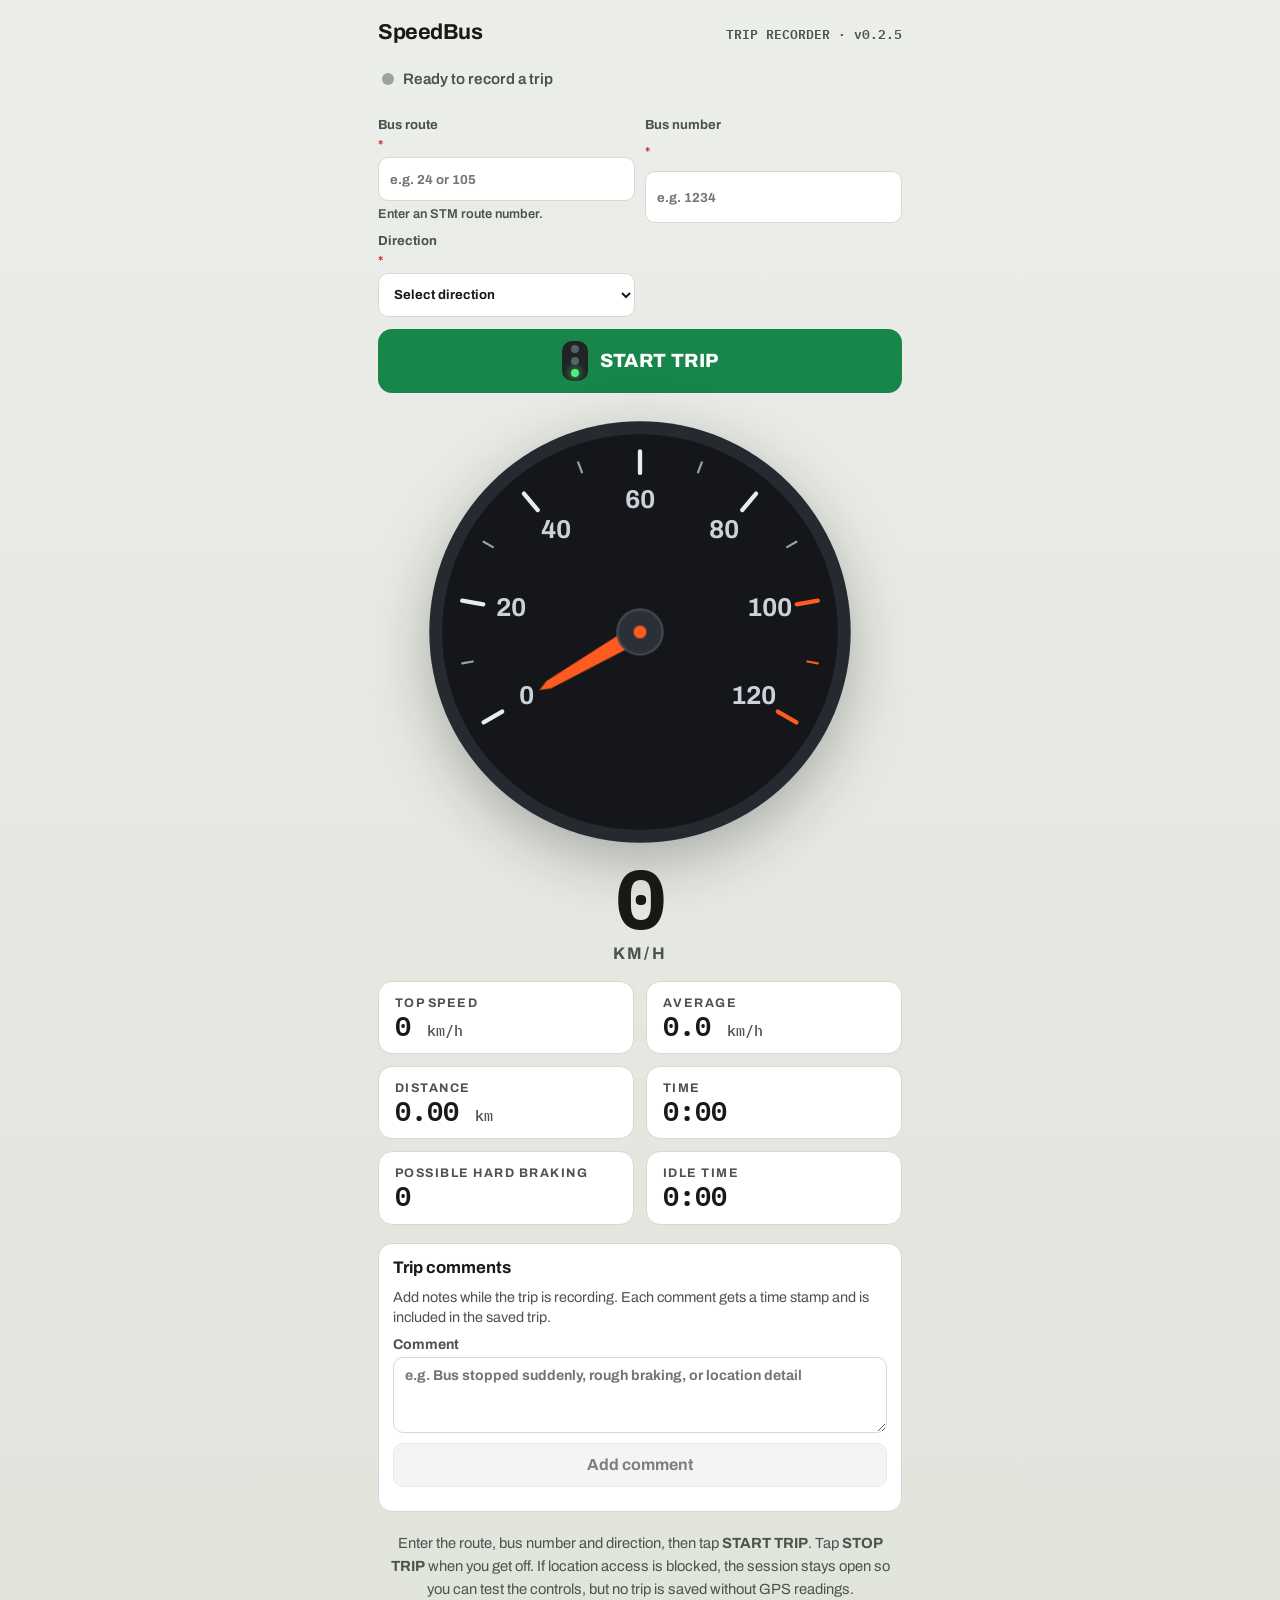
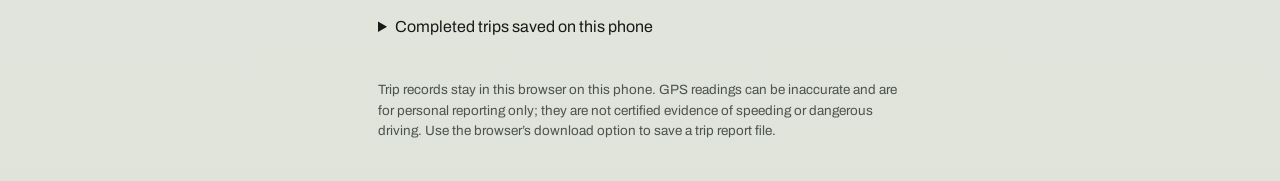
==== commit dbebe5e2: "Simplify SpeedBus trip identification for v0.2.5" ====
--- a/speedometer.html
+++ b/speedometer.html
@@ -11,7 +11,7 @@
     <link rel="icon" type="image/svg+xml" href="speedbus-icon.svg" />
     <link rel="icon" href="data:," />
     <meta name="description" content="SpeedBus passenger-operated STM bus trip recorder">
-    <title>SpeedBus v0.2.4 — Trip Recorder</title>
+    <title>SpeedBus v0.2.5 — Trip Recorder</title>
     <link rel="preconnect" href="https://fonts.googleapis.com" />
     <link rel="preconnect" href="https://fonts.gstatic.com" crossorigin />
     <link href="https://fonts.googleapis.com/css2?family=Archivo:wght@500;600;700;800&family=IBM+Plex+Mono:wght@500;600;700&display=swap" rel="stylesheet" />
@@ -19,7 +19,7 @@
   </head>
   <body>
     <main>
-      <header class="brand"><h1>SpeedBus</h1><span class="version">TRIP RECORDER · v0.2.4</span></header>
+      <header class="brand"><h1>SpeedBus</h1><span class="version">TRIP RECORDER · v0.2.5</span></header>
       <div class="status-row">
         <span class="status" role="status" aria-live="polite"><span class="dot" id="dot"></span><span id="statusText">Ready to record a trip</span></span>
         <span class="accuracy" id="accuracy"></span>
@@ -31,11 +31,11 @@
             <input id="busRoute" type="text" inputmode="numeric" autocomplete="off" maxlength="3" placeholder="e.g. 24 or 105" required aria-required="true" />
             <span class="route-feedback loading" id="busRouteFeedback" role="status" aria-live="polite">Loading STM route directory…</span>
           </label>
-          <label for="busNumber">Bus number (optional)
-            <input id="busNumber" type="text" autocomplete="off" maxlength="40" placeholder="e.g. 1234" />
+          <label for="busNumber">Bus number <span class="required-mark" aria-hidden="true">*</span>
+            <input id="busNumber" type="text" autocomplete="off" maxlength="40" placeholder="e.g. 1234" required aria-required="true" />
           </label>
-          <label for="direction">Direction (optional)
-            <select id="direction">
+          <label for="direction">Direction <span class="required-mark" aria-hidden="true">*</span>
+            <select id="direction" required aria-required="true">
               <option value="">Select direction</option>
               <option value="N">N</option>
               <option value="E">E</option>
@@ -114,11 +114,11 @@
         <p class="map-status" id="mapStatus" role="status" aria-live="polite"></p>
       </section>
 
-      <p class="note">Tap <strong>START TRIP</strong> when you board and <strong>STOP TRIP</strong> when you get off. Keep this page open and your screen awake; GPS tracking may pause if the phone locks or the browser moves to the background.</p>
-      <section class="history" aria-labelledby="historyTitle">
-        <h2 id="historyTitle">Saved trips on this phone</h2>
-        <div id="tripHistory"><p class="empty-history">No saved trips yet.</p></div>
-      </section>
+      <p class="note">Enter the route, bus number and direction, then tap <strong>START TRIP</strong>. Tap <strong>STOP TRIP</strong> when you get off. If location access is blocked, the session stays open so you can test the controls, but no trip is saved without GPS readings.</p>
+      <details class="history" id="historyDisclosure" hidden>
+        <summary>Completed trips saved on this phone</summary>
+        <div id="tripHistory"></div>
+      </details>
       <p class="disclaimer">Trip records stay in this browser on this phone. GPS readings can be inaccurate and are for personal reporting only; they are not certified evidence of speeding or dangerous driving. Use the browser’s download option to save a trip report file.</p>
     </main>
 
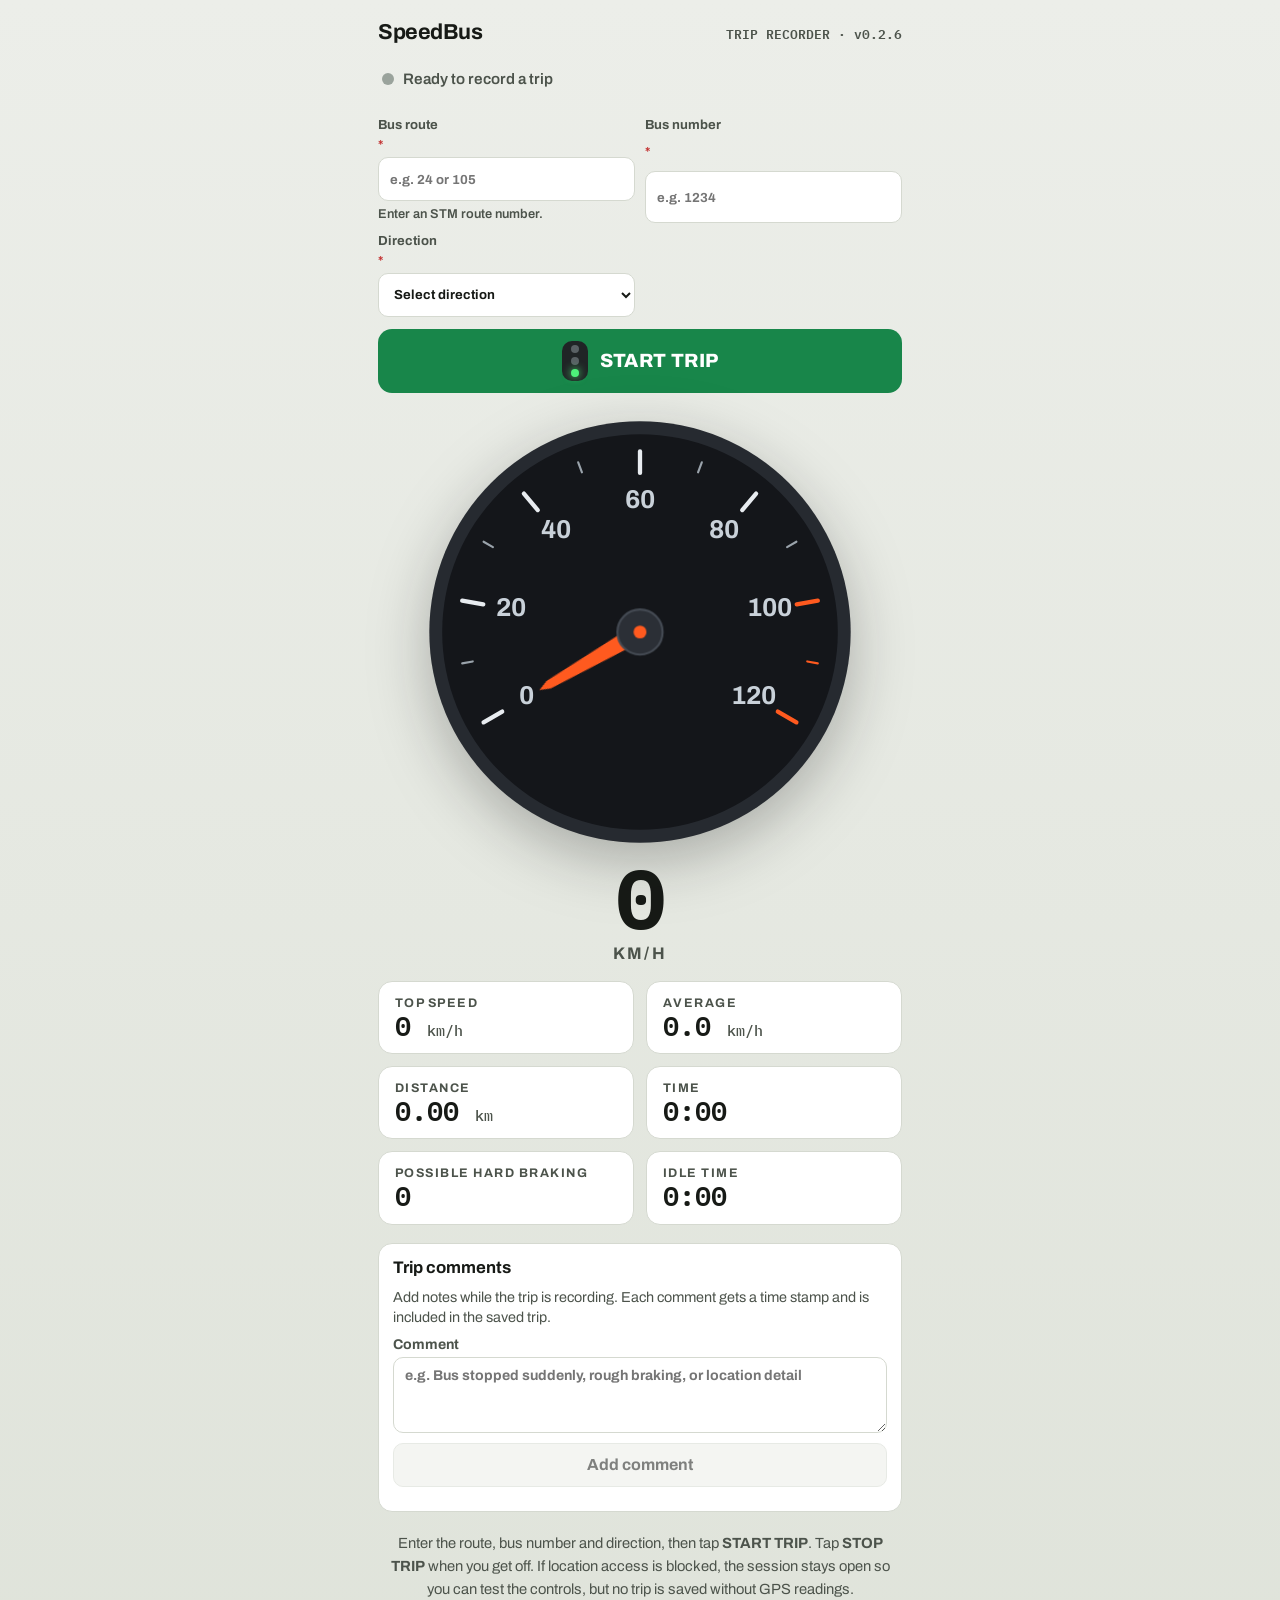
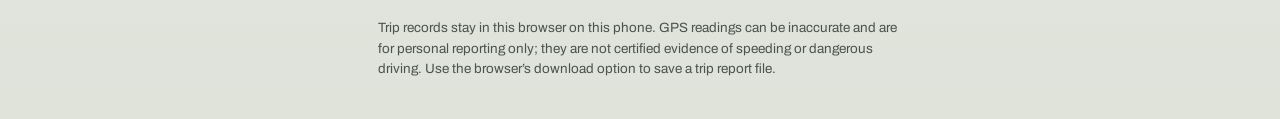
==== commit 2399ed38: "Show trip cleanup and report controls" ====
--- a/speedometer.html
+++ b/speedometer.html
@@ -19,7 +19,7 @@
   </head>
   <body>
     <main>
-      <header class="brand"><h1>SpeedBus</h1><span class="version">TRIP RECORDER · v0.2.5</span></header>
+      <header class="brand"><h1>SpeedBus</h1><span class="version">TRIP RECORDER · v0.2.6</span></header>
       <div class="status-row">
         <span class="status" role="status" aria-live="polite"><span class="dot" id="dot"></span><span id="statusText">Ready to record a trip</span></span>
         <span class="accuracy" id="accuracy"></span>
@@ -116,7 +116,8 @@
 
       <p class="note">Enter the route, bus number and direction, then tap <strong>START TRIP</strong>. Tap <strong>STOP TRIP</strong> when you get off. If location access is blocked, the session stays open so you can test the controls, but no trip is saved without GPS readings.</p>
       <details class="history" id="historyDisclosure" hidden>
-        <summary>Completed trips saved on this phone</summary>
+        <summary>Saved trips on this phone</summary>
+        <button class="btn-delete-all" id="deleteAllTripsBtn" type="button" hidden>Delete all saved trips</button>
         <div id="tripHistory"></div>
       </details>
       <p class="disclaimer">Trip records stay in this browser on this phone. GPS readings can be inaccurate and are for personal reporting only; they are not certified evidence of speeding or dangerous driving. Use the browser’s download option to save a trip report file.</p>
--- a/styles.css
+++ b/styles.css
@@ -317,6 +317,9 @@
       }
 
       .history { display: grid; gap: 10px; }
+      .history[hidden] { display: none; }
+      .history > summary { cursor: pointer; color: var(--ink-soft); font-size: 0.92rem; font-weight: 700; }
+      .history[open] > summary { margin-bottom: 4px; }
       .history h2 { font-size: 1.05rem; margin: 0; }
       .map-panel { display: grid; gap: 10px; background: var(--card); border: 1.5px solid var(--card-line); border-radius: 14px; padding: 14px; }
       .map-panel[hidden] { display: none; }
